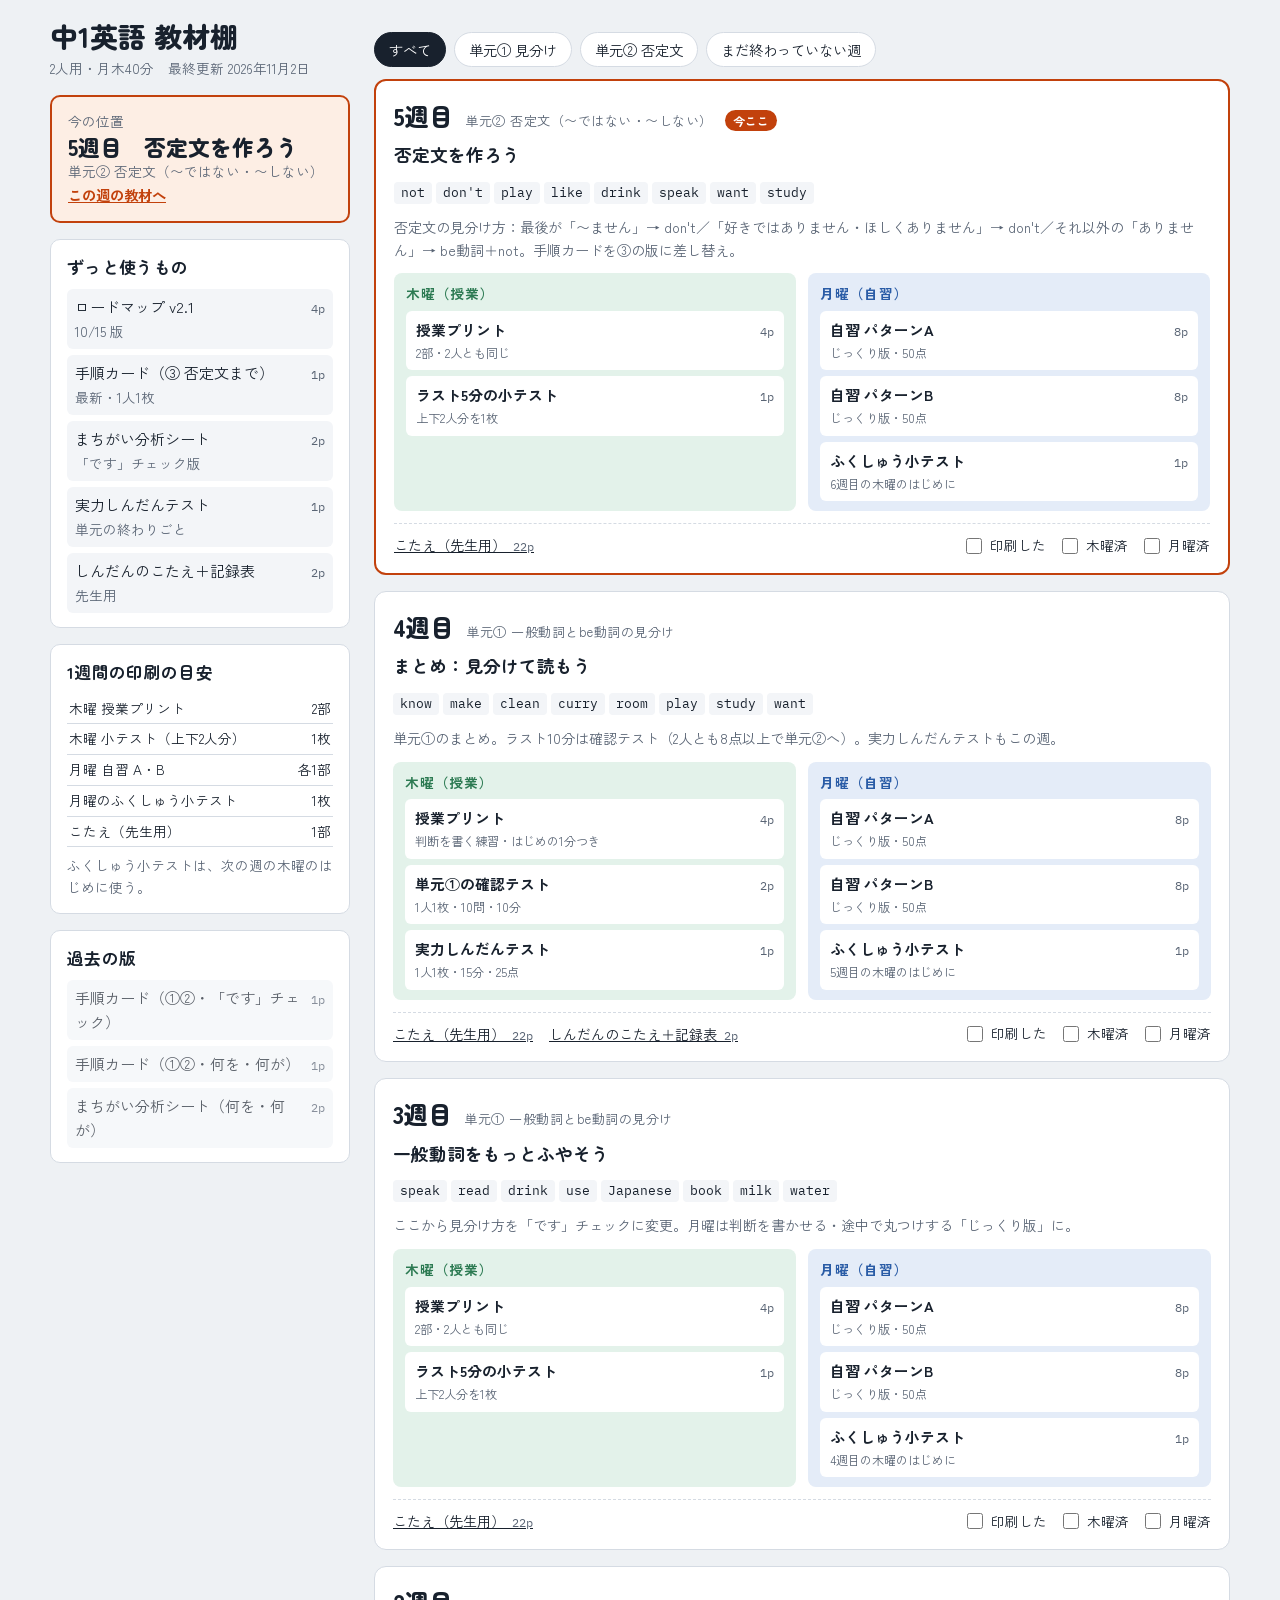
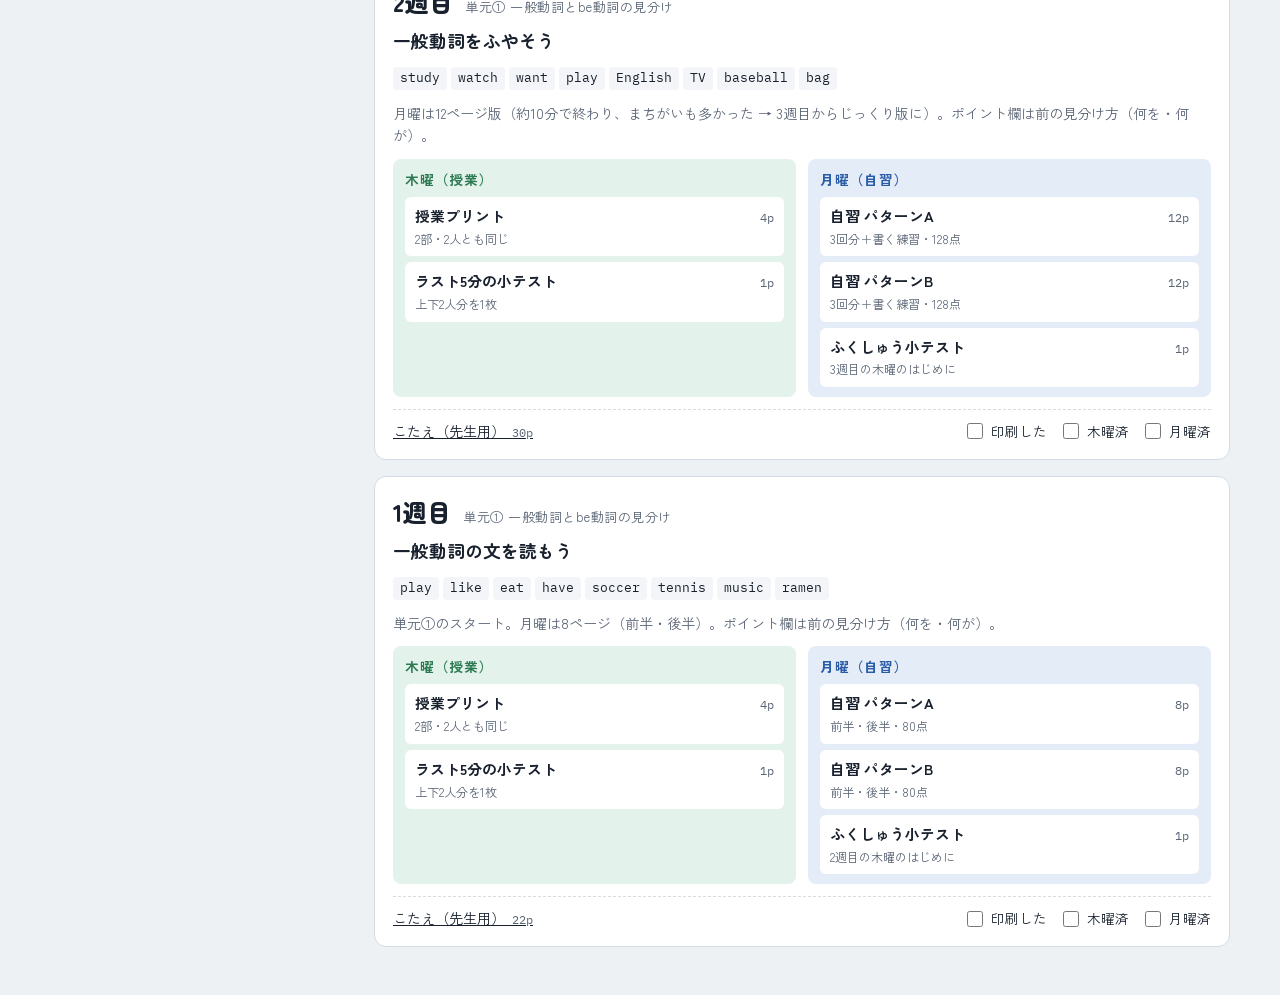
==== index.html @ fef7c164 "Add files via upload" ====
<!doctype html>
<html lang="ja">
<head>
<meta charset="utf-8">
<meta name="viewport" content="width=device-width, initial-scale=1, viewport-fit=cover">
<meta name="robots" content="noindex, nofollow">
<meta name="apple-mobile-web-app-capable" content="yes">
<meta name="apple-mobile-web-app-title" content="英語教材棚">
<title>中1英語 教材棚</title>
<link rel="preconnect" href="https://fonts.googleapis.com">
<link rel="stylesheet" href="https://fonts.googleapis.com/css2?family=Zen+Kaku+Gothic+New:wght@400;500;700&family=Zen+Maru+Gothic:wght@700;900&family=IBM+Plex+Mono:wght@500&display=swap">


<style>
/* Layout: 時系列の「週の棚」。左に今の位置と共通教材、右に週ごとの箱を新しい順に積む */
:root{
  --bg:#eef1f4; --surface:#ffffff; --line:#d5dbe3; --ink:#18212d; --muted:#5a6575;
  --thu:#2c7a52; --thu-soft:#e3f2ea; --mon:#2a5ca6; --mon-soft:#e4ecf8;
  --key:#c2410c; --key-soft:#fdeee4; --chip:#f3f5f8; --done:#2c7a52;
  --f-disp:"Zen Maru Gothic","Hiragino Maru Gothic ProN","Yu Gothic",sans-serif;
  --f-body:"Zen Kaku Gothic New","Hiragino Sans","Yu Gothic","Meiryo",sans-serif;
  --f-mono:"IBM Plex Mono",ui-monospace,Menlo,monospace;
}
@media (prefers-color-scheme: dark){:root:not([data-theme="light"]){
  --bg:#12171e; --surface:#1a212b; --line:#2e3846; --ink:#e7ecf2; --muted:#9aa6b5;
  --thu:#5cc28f; --thu-soft:#173326; --mon:#7aa7ec; --mon-soft:#1a2a44;
  --key:#f59e6b; --key-soft:#3a2418; --chip:#222b37; --done:#5cc28f; color-scheme:dark}}
:root[data-theme="dark"]{
  --bg:#12171e; --surface:#1a212b; --line:#2e3846; --ink:#e7ecf2; --muted:#9aa6b5;
  --thu:#5cc28f; --thu-soft:#173326; --mon:#7aa7ec; --mon-soft:#1a2a44;
  --key:#f59e6b; --key-soft:#3a2418; --chip:#222b37; --done:#5cc28f; color-scheme:dark}
*{box-sizing:border-box}
html{-webkit-text-size-adjust:100%}
body{margin:0}
body{background:var(--bg);color:var(--ink);font-family:var(--f-body);font-size:15px;line-height:1.6;
  padding-left:max(16px,env(safe-area-inset-left,0px));padding-right:max(16px,env(safe-area-inset-right,0px));padding-block:20px 48px}
.wrap{max-width:1180px;margin:0 auto;display:grid;grid-template-columns:300px 1fr;gap:24px;align-items:start}
@media (max-width:900px){.wrap{grid-template-columns:1fr}}
h1{font-family:var(--f-disp);font-weight:900;font-size:1.75rem;margin:0;line-height:1.2;text-wrap:balance}
h2{font-family:var(--f-disp);font-size:1.05rem;margin:0 0 8px;letter-spacing:.02em}
.side{display:grid;gap:16px;position:sticky;top:calc(env(safe-area-inset-top,0px) + 12px)}
@media (max-width:900px){.side{position:static}}
.panel{background:var(--surface);border:1px solid var(--line);border-radius:10px;padding:14px 16px}
.now{border:2px solid var(--key);background:var(--key-soft)}
.now .big{font-family:var(--f-disp);font-weight:900;font-size:1.35rem;line-height:1.3}
.muted{color:var(--muted);font-size:.85rem}
.lst{list-style:none;margin:0;padding:0;display:grid;gap:6px}
.lst a{display:flex;justify-content:space-between;gap:8px;align-items:baseline;color:var(--ink);text-decoration:none;padding:6px 8px;border-radius:6px;background:var(--chip)}
.lst a:hover,.lst a:focus-visible{outline:2px solid var(--mon);outline-offset:0}
.lst .old a{opacity:.72}
.pg{font-family:var(--f-mono);font-size:.78rem;color:var(--muted);white-space:nowrap;font-variant-numeric:tabular-nums}
.filters{display:flex;flex-wrap:wrap;gap:8px;margin:12px 0 4px}
.filters button{font:inherit;font-size:.9rem;border:1px solid var(--line);background:var(--surface);color:var(--ink);padding:5px 14px;border-radius:999px;cursor:pointer}
.filters button[aria-pressed="true"]{background:var(--ink);color:var(--surface);border-color:var(--ink)}
.filters button:focus-visible{outline:2px solid var(--mon);outline-offset:2px}
.weeks{display:grid;gap:16px;margin-top:12px}
.week{background:var(--surface);border:1px solid var(--line);border-radius:12px;padding:16px 18px;display:grid;gap:12px;min-width:0}
.week.cur{border:2px solid var(--key)}
.whead{display:flex;flex-wrap:wrap;gap:6px 12px;align-items:baseline}
.wno{font-family:var(--f-disp);font-weight:900;font-size:1.5rem;font-variant-numeric:tabular-nums}
.wunit{font-size:.82rem;color:var(--muted);letter-spacing:.04em}
.wtitle{font-family:var(--f-disp);font-weight:700;font-size:1.1rem;flex-basis:100%}
.tag{font-size:.75rem;padding:1px 8px;border-radius:999px;background:var(--key);color:var(--surface);font-weight:700}
.words{display:flex;flex-wrap:wrap;gap:4px}
.words span{font-family:var(--f-mono);font-size:.8rem;background:var(--chip);border-radius:4px;padding:1px 7px}
.note{font-size:.88rem;color:var(--muted);margin:0}
.cols{display:grid;grid-template-columns:1fr 1fr;gap:12px}
@media (max-width:620px){.cols{grid-template-columns:1fr}}
.day{border-radius:8px;padding:10px 12px;display:grid;gap:6px;min-width:0;align-content:start}
.day.thu{background:var(--thu-soft)} .day.mon{background:var(--mon-soft)}
.day h3{margin:0;font-size:.85rem;letter-spacing:.06em}
.day.thu h3{color:var(--thu)} .day.mon h3{color:var(--mon)}
.f{display:grid;grid-template-columns:1fr auto;gap:2px 8px;align-items:baseline;text-decoration:none;color:var(--ink);background:var(--surface);border-radius:6px;padding:6px 9px;border:1px solid transparent}
.f:hover,.f:focus-visible{border-color:currentColor;outline:none}
.f .nm{font-weight:700;font-size:.92rem}
.f .hint{grid-column:1/-1;font-size:.76rem;color:var(--muted)}
.foot{display:flex;flex-wrap:wrap;gap:10px 16px;align-items:center;border-top:1px dashed var(--line);padding-top:10px}
.foot a.ans{font-size:.88rem;color:var(--ink)}
.chk{display:flex;flex-wrap:wrap;gap:12px;margin-left:auto}
.chk label{display:flex;gap:5px;align-items:center;font-size:.85rem;cursor:pointer}
.chk input{accent-color:var(--done);width:16px;height:16px}
.print td,.print th{border-bottom:1px solid var(--line);padding:4px 2px;font-size:.85rem;text-align:left}
.print{width:100%;border-collapse:collapse}
.print td:last-child{text-align:right;font-variant-numeric:tabular-nums;white-space:nowrap}
@media (prefers-reduced-motion:no-preference){.f,.lst a{transition:border-color .15s}}
</style>
</head>
<body>
<div class="wrap">
  <aside class="side">
    <div>
      <h1>中1英語 教材棚</h1>
      <p class="muted" style="margin:4px 0 0">2人用・月木40分　最終更新 2026年11月2日</p>
    </div>
    <div class="panel now" id="now"></div>
    <div class="panel">
      <h2>ずっと使うもの</h2>
      <ul class="lst" id="common"></ul>
    </div>
    <div class="panel">
      <h2>1週間の印刷の目安</h2>
      <table class="print">
        <tr><td>木曜 授業プリント</td><td>2部</td></tr>
        <tr><td>木曜 小テスト（上下2人分）</td><td>1枚</td></tr>
        <tr><td>月曜 自習 A・B</td><td>各1部</td></tr>
        <tr><td>月曜のふくしゅう小テスト</td><td>1枚</td></tr>
        <tr><td>こたえ（先生用）</td><td>1部</td></tr>
      </table>
      <p class="muted" style="margin:8px 0 0">ふくしゅう小テストは、次の週の木曜のはじめに使う。</p>
    </div>
    <div class="panel">
      <h2>過去の版</h2>
      <ul class="lst" id="old"></ul>
    </div>
  </aside>

  <main style="min-width:0">
    <div class="filters" role="group" aria-label="単元でしぼる">
      <button type="button" id="f-all" data-f="all" aria-pressed="true">すべて</button>
      <button type="button" id="f-u1" data-f="1" aria-pressed="false">単元① 見分け</button>
      <button type="button" id="f-u2" data-f="2" aria-pressed="false">単元② 否定文</button>
      <button type="button" id="f-todo" data-f="todo" aria-pressed="false">まだ終わっていない週</button>
    </div>
    <div class="weeks" id="weeks"></div>
  </main>
</div>

<script>
const U = {1:"単元① 一般動詞とbe動詞の見分け", 2:"単元② 否定文（〜ではない・〜しない）"};
const P = f => "pdf/" + f;
const W = [
  {n:5, u:2, cur:true, title:"否定文を作ろう", words:["not","don't","play","like","drink","speak","want","study"],
   note:"否定文の見分け方：最後が「〜ません」→ don't／「好きではありません・ほしくありません」→ don't／それ以外の「ありません」→ be動詞＋not。手順カードを③の版に差し替え。",
   thu:[["w5_1_Thu_lesson.pdf","授業プリント",4,"2部・2人とも同じ"],["w5_2_Thu_quiz.pdf","ラスト5分の小テスト",1,"上下2人分を1枚"]],
   mon:[["w5_3_Mon_selfstudy_A.pdf","自習 パターンA",8,"じっくり版・50点"],["w5_4_Mon_selfstudy_B.pdf","自習 パターンB",8,"じっくり版・50点"],["w5_5_Mon_review_quiz_AB.pdf","ふくしゅう小テスト",1,"6週目の木曜のはじめに"]],
   ans:"w5_6_answers.pdf", ansp:22},
  {n:4, u:1, title:"まとめ：見分けて読もう", words:["know","make","clean","curry","room","play","study","want"],
   note:"単元①のまとめ。ラスト10分は確認テスト（2人とも8点以上で単元②へ）。実力しんだんテストもこの週。",
   thu:[["w4_1_Thu_lesson.pdf","授業プリント",4,"判断を書く練習・はじめの1分つき"],["w4_2_Thu_kakunin_test.pdf","単元①の確認テスト",2,"1人1枚・10問・10分"],["w4_7_jitsuryoku_shindan.pdf","実力しんだんテスト",1,"1人1枚・15分・25点"]],
   mon:[["w4_3_Mon_selfstudy_A.pdf","自習 パターンA",8,"じっくり版・50点"],["w4_4_Mon_selfstudy_B.pdf","自習 パターンB",8,"じっくり版・50点"],["w4_5_Mon_review_quiz_AB.pdf","ふくしゅう小テスト",1,"5週目の木曜のはじめに"]],
   ans:"w4_6_answers.pdf", ansp:22, extra:["w4_8_shindan_answers_record.pdf","しんだんのこたえ＋記録表",2]},
  {n:3, u:1, title:"一般動詞をもっとふやそう", words:["speak","read","drink","use","Japanese","book","milk","water"],
   note:"ここから見分け方を「です」チェックに変更。月曜は判断を書かせる・途中で丸つけする「じっくり版」に。",
   thu:[["w3_1_Thu_lesson.pdf","授業プリント",4,"2部・2人とも同じ"],["w3_2_Thu_quiz.pdf","ラスト5分の小テスト",1,"上下2人分を1枚"]],
   mon:[["w3_3_Mon_selfstudy_A.pdf","自習 パターンA",8,"じっくり版・50点"],["w3_4_Mon_selfstudy_B.pdf","自習 パターンB",8,"じっくり版・50点"],["w3_5_Mon_review_quiz_AB.pdf","ふくしゅう小テスト",1,"4週目の木曜のはじめに"]],
   ans:"w3_6_answers.pdf", ansp:22},
  {n:2, u:1, title:"一般動詞をふやそう", words:["study","watch","want","play","English","TV","baseball","bag"],
   note:"月曜は12ページ版（約10分で終わり、まちがいも多かった → 3週目からじっくり版に）。ポイント欄は前の見分け方（何を・何が）。",
   thu:[["w2_1_Thu_lesson.pdf","授業プリント",4,"2部・2人とも同じ"],["w2_2_Thu_quiz.pdf","ラスト5分の小テスト",1,"上下2人分を1枚"]],
   mon:[["w2_3_Mon_selfstudy_A.pdf","自習 パターンA",12,"3回分＋書く練習・128点"],["w2_4_Mon_selfstudy_B.pdf","自習 パターンB",12,"3回分＋書く練習・128点"],["w2_5_Mon_review_quiz_AB.pdf","ふくしゅう小テスト",1,"3週目の木曜のはじめに"]],
   ans:"w2_6_answers.pdf", ansp:30},
  {n:1, u:1, title:"一般動詞の文を読もう", words:["play","like","eat","have","soccer","tennis","music","ramen"],
   note:"単元①のスタート。月曜は8ページ（前半・後半）。ポイント欄は前の見分け方（何を・何が）。",
   thu:[["w1_1_Thu_lesson.pdf","授業プリント",4,"2部・2人とも同じ"],["w1_2_Thu_quiz.pdf","ラスト5分の小テスト",1,"上下2人分を1枚"]],
   mon:[["w1_3_Mon_selfstudy_A.pdf","自習 パターンA",8,"前半・後半・80点"],["w1_4_Mon_selfstudy_B.pdf","自習 パターンB",8,"前半・後半・80点"],["w1_5_Mon_review_quiz_AB.pdf","ふくしゅう小テスト",1,"2週目の木曜のはじめに"]],
   ans:"w1_6_answers.pdf", ansp:22},
];
const COMMON = [
  ["roadmap_v2.1.pdf","ロードマップ v2.1",4,"10/15 版"],
  ["card_v3.pdf","手順カード（③ 否定文まで）",1,"最新・1人1枚"],
  ["miss_bunseki_v2.pdf","まちがい分析シート",2,"「です」チェック版"],
  ["w4_7_jitsuryoku_shindan.pdf","実力しんだんテスト",1,"単元の終わりごと"],
  ["w4_8_shindan_answers_record.pdf","しんだんのこたえ＋記録表",2,"先生用"],
];
const OLD = [
  ["card_v2.pdf","手順カード（①②・「です」チェック）",1],
  ["card_v1.pdf","手順カード（①②・何を・何が）",1],
  ["miss_bunseki_v1.pdf","まちがい分析シート（何を・何が）",2],
];
const esc = s => String(s).replace(/[&<>"]/g, c => ({"&":"&amp;","<":"&lt;",">":"&gt;",'"':"&quot;"}[c]));
const li = ([f,name,pg,sub]) => `<li><a href="${P(f)}" target="_blank" rel="noopener"><span>${esc(name)}${sub?`<br><span class="muted">${esc(sub)}</span>`:""}</span><span class="pg">${pg}p</span></a></li>`;
document.getElementById("common").innerHTML = COMMON.map(li).join("");
document.getElementById("old").innerHTML = OLD.map(x => li(x).replace("<li>",'<li class="old">')).join("");

let state = {};
try { state = JSON.parse(localStorage.getItem("eigo-shelf") || "{}") || {}; } catch(e) { state = {}; }
const save = () => { try { localStorage.setItem("eigo-shelf", JSON.stringify(state)); } catch(e) {} };
const CHECKS = [["print","印刷した"],["thu","木曜済"],["mon","月曜済"]];
const done = w => CHECKS.every(([k]) => state[w.n+"-"+k]);

const fileLink = ([f,name,pg,hint]) => `<a class="f" href="${P(f)}" target="_blank" rel="noopener"><span class="nm">${esc(name)}</span><span class="pg">${pg}p</span><span class="hint">${esc(hint)}</span></a>`;
function render(filter){
  const box = document.getElementById("weeks");
  box.innerHTML = W.filter(w => filter==="all" || (filter==="todo" ? !done(w) : String(w.u)===filter)).map(w => `
    <article class="week${w.cur?" cur":""}" id="w${w.n}">
      <div class="whead"><span class="wno">${w.n}週目</span><span class="wunit">${esc(U[w.u])}</span>${w.cur?'<span class="tag">今ここ</span>':""}
        <span class="wtitle">${esc(w.title)}</span></div>
      <div class="words" aria-label="単語">${w.words.map(x=>`<span>${esc(x)}</span>`).join("")}</div>
      <p class="note">${esc(w.note)}</p>
      <div class="cols">
        <div class="day thu"><h3>木曜（授業）</h3>${w.thu.map(fileLink).join("")}</div>
        <div class="day mon"><h3>月曜（自習）</h3>${w.mon.map(fileLink).join("")}</div>
      </div>
      <div class="foot">
        <a class="ans" href="${P(w.ans)}" target="_blank" rel="noopener">こたえ（先生用）<span class="pg"> ${w.ansp}p</span></a>
        ${w.extra?`<a class="ans" href="${P(w.extra[0])}" target="_blank" rel="noopener">${esc(w.extra[1])}<span class="pg"> ${w.extra[2]}p</span></a>`:""}
        <div class="chk">${CHECKS.map(([k,l])=>`<label><input type="checkbox" id="c${w.n}-${k}" data-k="${w.n}-${k}" ${state[w.n+"-"+k]?"checked":""}>${l}</label>`).join("")}</div>
      </div>
    </article>`).join("") || '<p class="muted">この条件の週はありません。</p>';
}
const cur = W.find(w => w.cur);
document.getElementById("now").innerHTML = `<div class="muted">今の位置</div><div class="big">${cur.n}週目　${esc(cur.title)}</div><div class="muted">${esc(U[cur.u])}</div><a href="#w${cur.n}" style="color:var(--key);font-weight:700;font-size:.9rem">この週の教材へ</a>`;

let filter = "all";
try { filter = localStorage.getItem("eigo-filter") || "all"; } catch(e) {}
const setFilter = f => {
  filter = f; document.querySelectorAll(".filters button").forEach(b => b.setAttribute("aria-pressed", String(b.dataset.f===f)));
  try { localStorage.setItem("eigo-filter", f); } catch(e) {}
  render(f);
};
document.querySelector(".filters").addEventListener("click", e => { const b = e.target.closest("button"); if (b) setFilter(b.dataset.f); });
document.getElementById("weeks").addEventListener("change", e => {
  const k = e.target.dataset.k; if (!k) return; state[k] = e.target.checked; save();
  if (filter==="todo") render(filter);
});
setFilter(filter);
</script>

</body>
</html>
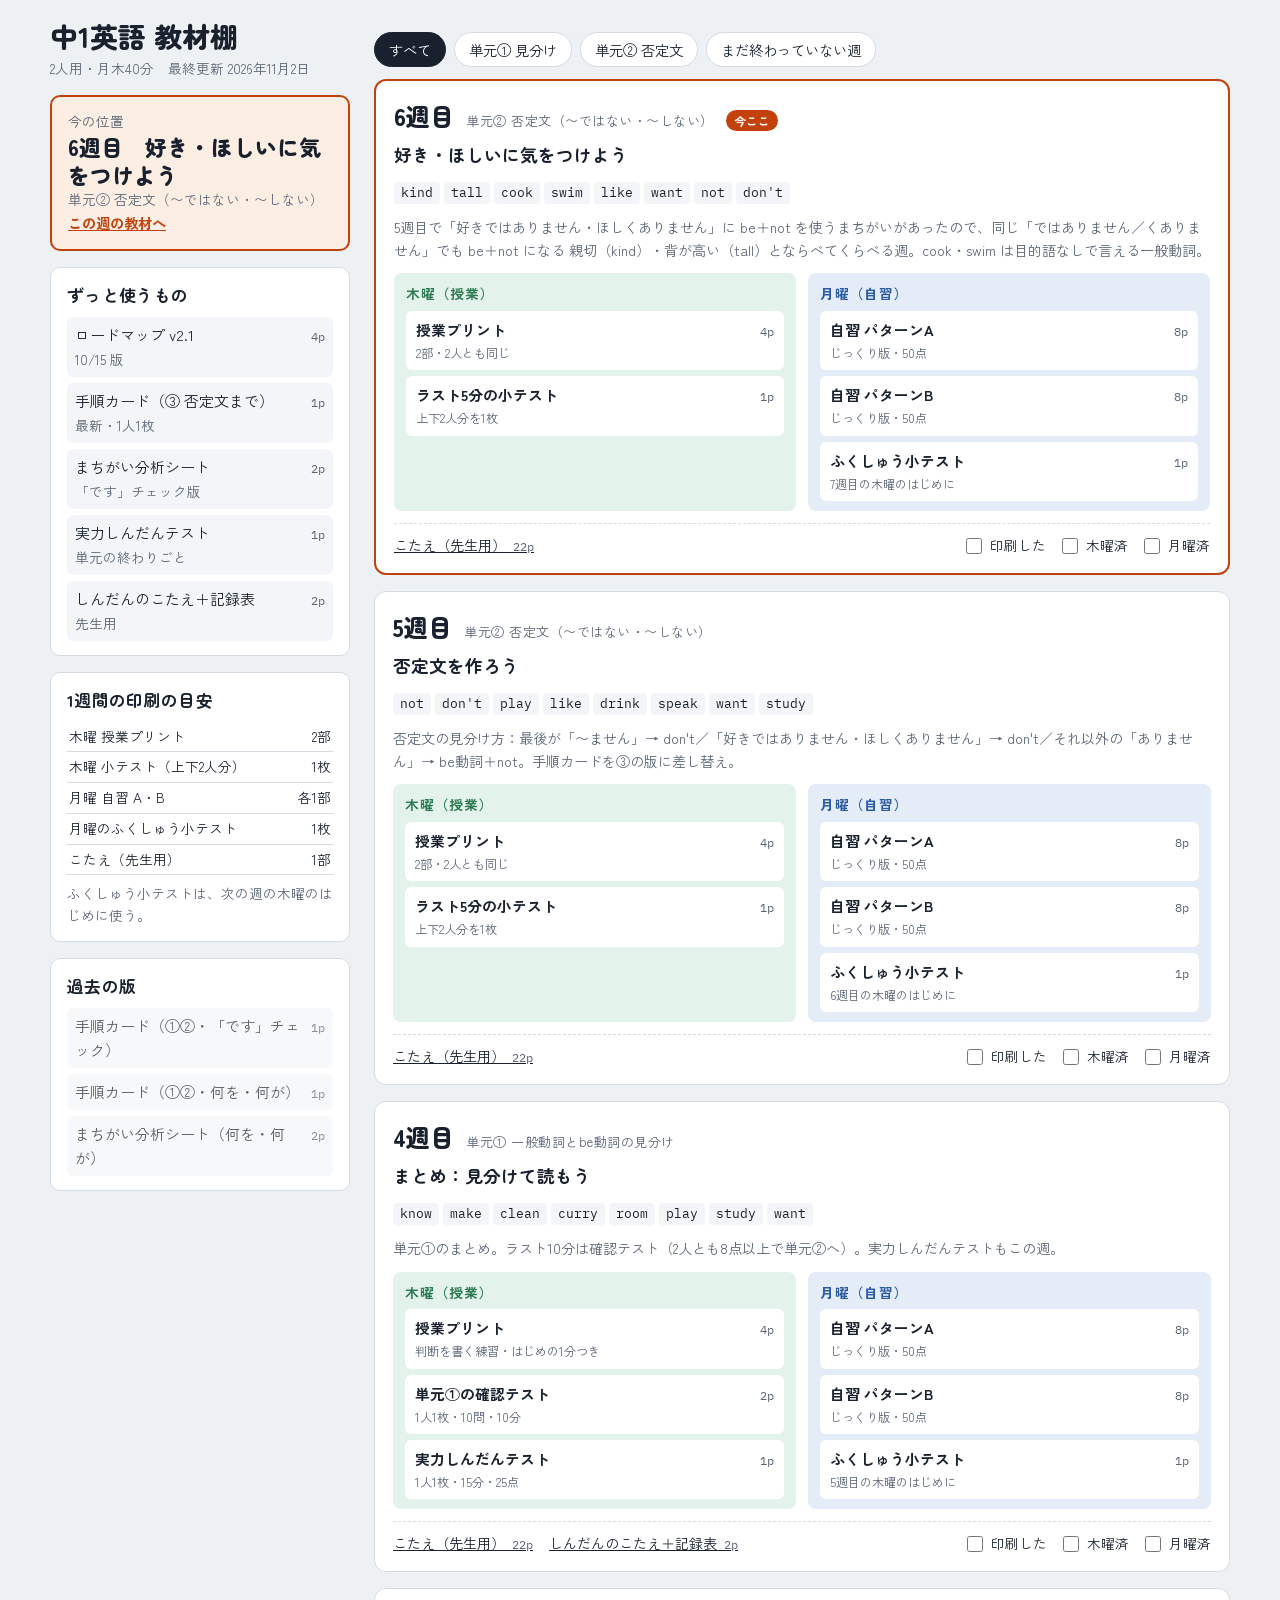
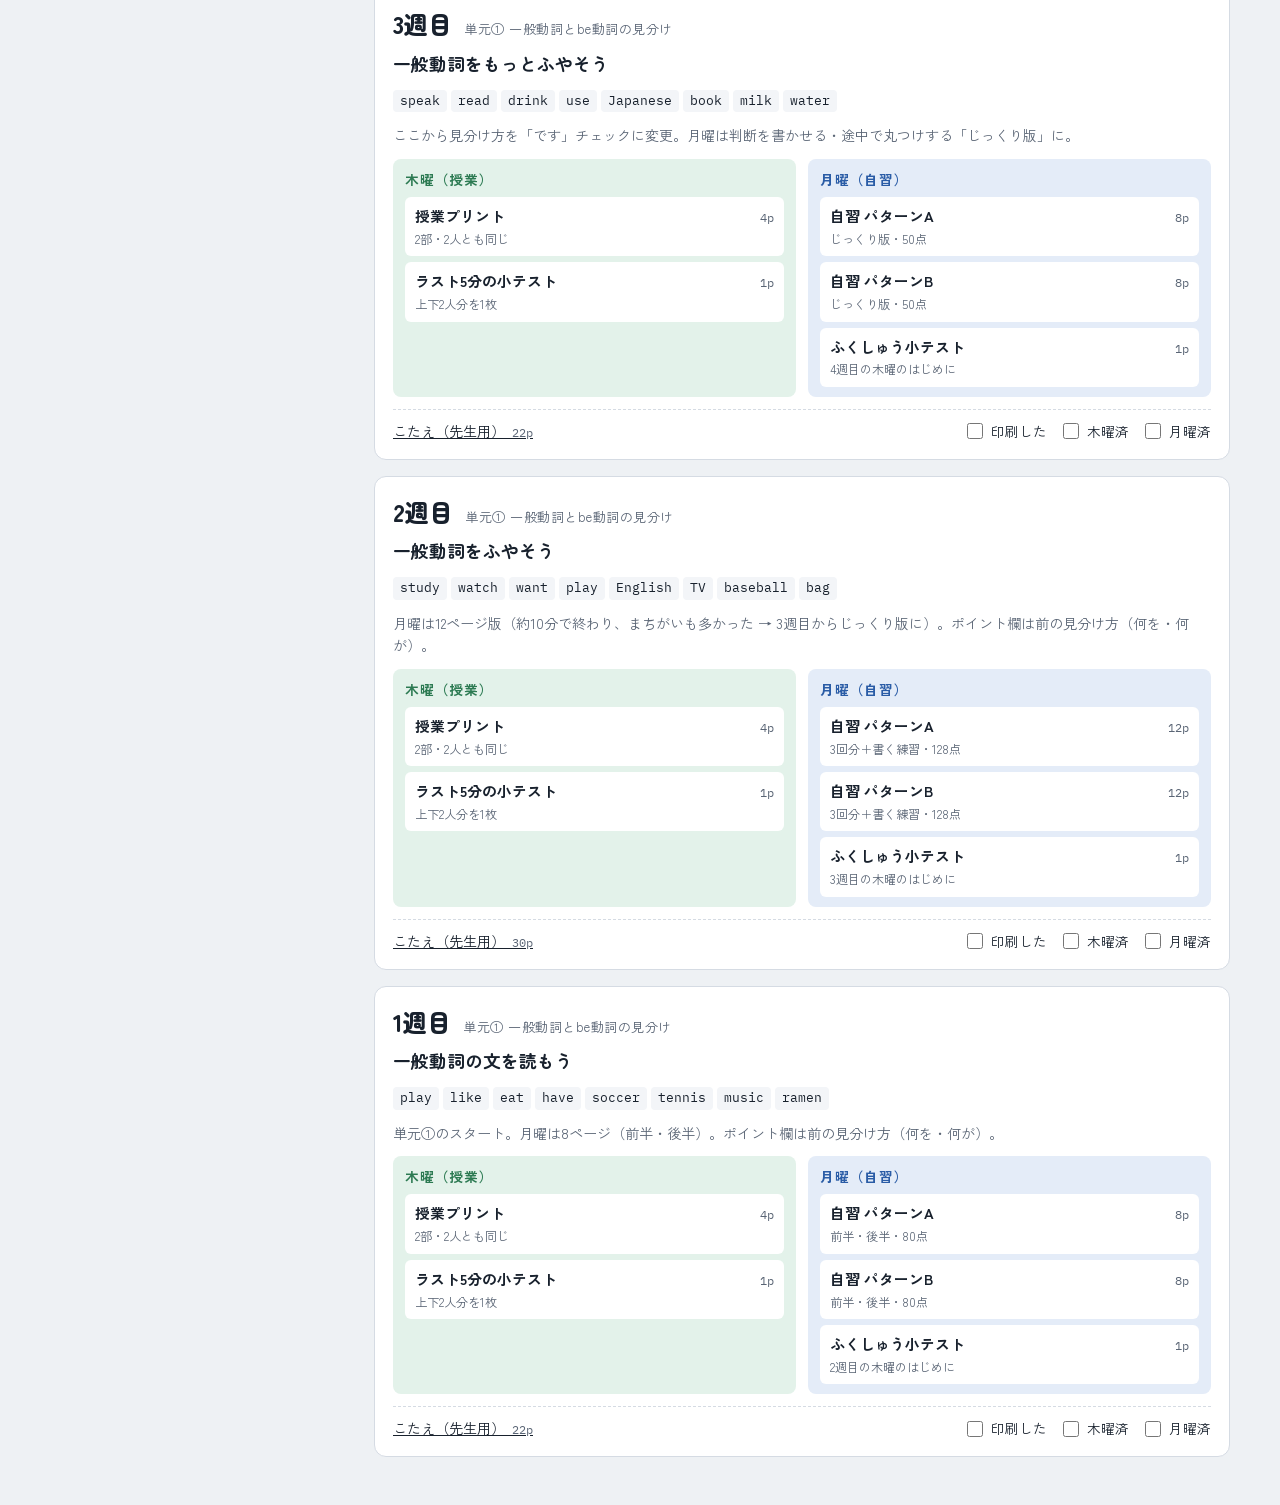
==== commit bd259184: "6週目「好き・ほしいに気をつけよう」を追加、生成スクリプトを tools/ に" ====
--- a/index.html
+++ b/index.html
@@ -129,7 +129,12 @@
 const U = {1:"単元① 一般動詞とbe動詞の見分け", 2:"単元② 否定文（〜ではない・〜しない）"};
 const P = f => "pdf/" + f;
 const W = [
-  {n:5, u:2, cur:true, title:"否定文を作ろう", words:["not","don't","play","like","drink","speak","want","study"],
+  {n:6, u:2, cur:true, title:"好き・ほしいに気をつけよう", words:["kind","tall","cook","swim","like","want","not","don't"],
+   note:"5週目で「好きではありません・ほしくありません」に be＋not を使うまちがいがあったので、同じ「ではありません／くありません」でも be＋not になる 親切（kind）・背が高い（tall）とならべてくらべる週。cook・swim は目的語なしで言える一般動詞。",
+   thu:[["w6_1_Thu_lesson.pdf","授業プリント",4,"2部・2人とも同じ"],["w6_2_Thu_quiz.pdf","ラスト5分の小テスト",1,"上下2人分を1枚"]],
+   mon:[["w6_3_Mon_selfstudy_A.pdf","自習 パターンA",8,"じっくり版・50点"],["w6_4_Mon_selfstudy_B.pdf","自習 パターンB",8,"じっくり版・50点"],["w6_5_Mon_review_quiz_AB.pdf","ふくしゅう小テスト",1,"7週目の木曜のはじめに"]],
+   ans:"w6_6_answers.pdf", ansp:22},
+  {n:5, u:2, title:"否定文を作ろう", words:["not","don't","play","like","drink","speak","want","study"],
    note:"否定文の見分け方：最後が「〜ません」→ don't／「好きではありません・ほしくありません」→ don't／それ以外の「ありません」→ be動詞＋not。手順カードを③の版に差し替え。",
    thu:[["w5_1_Thu_lesson.pdf","授業プリント",4,"2部・2人とも同じ"],["w5_2_Thu_quiz.pdf","ラスト5分の小テスト",1,"上下2人分を1枚"]],
    mon:[["w5_3_Mon_selfstudy_A.pdf","自習 パターンA",8,"じっくり版・50点"],["w5_4_Mon_selfstudy_B.pdf","自習 パターンB",8,"じっくり版・50点"],["w5_5_Mon_review_quiz_AB.pdf","ふくしゅう小テスト",1,"6週目の木曜のはじめに"]],
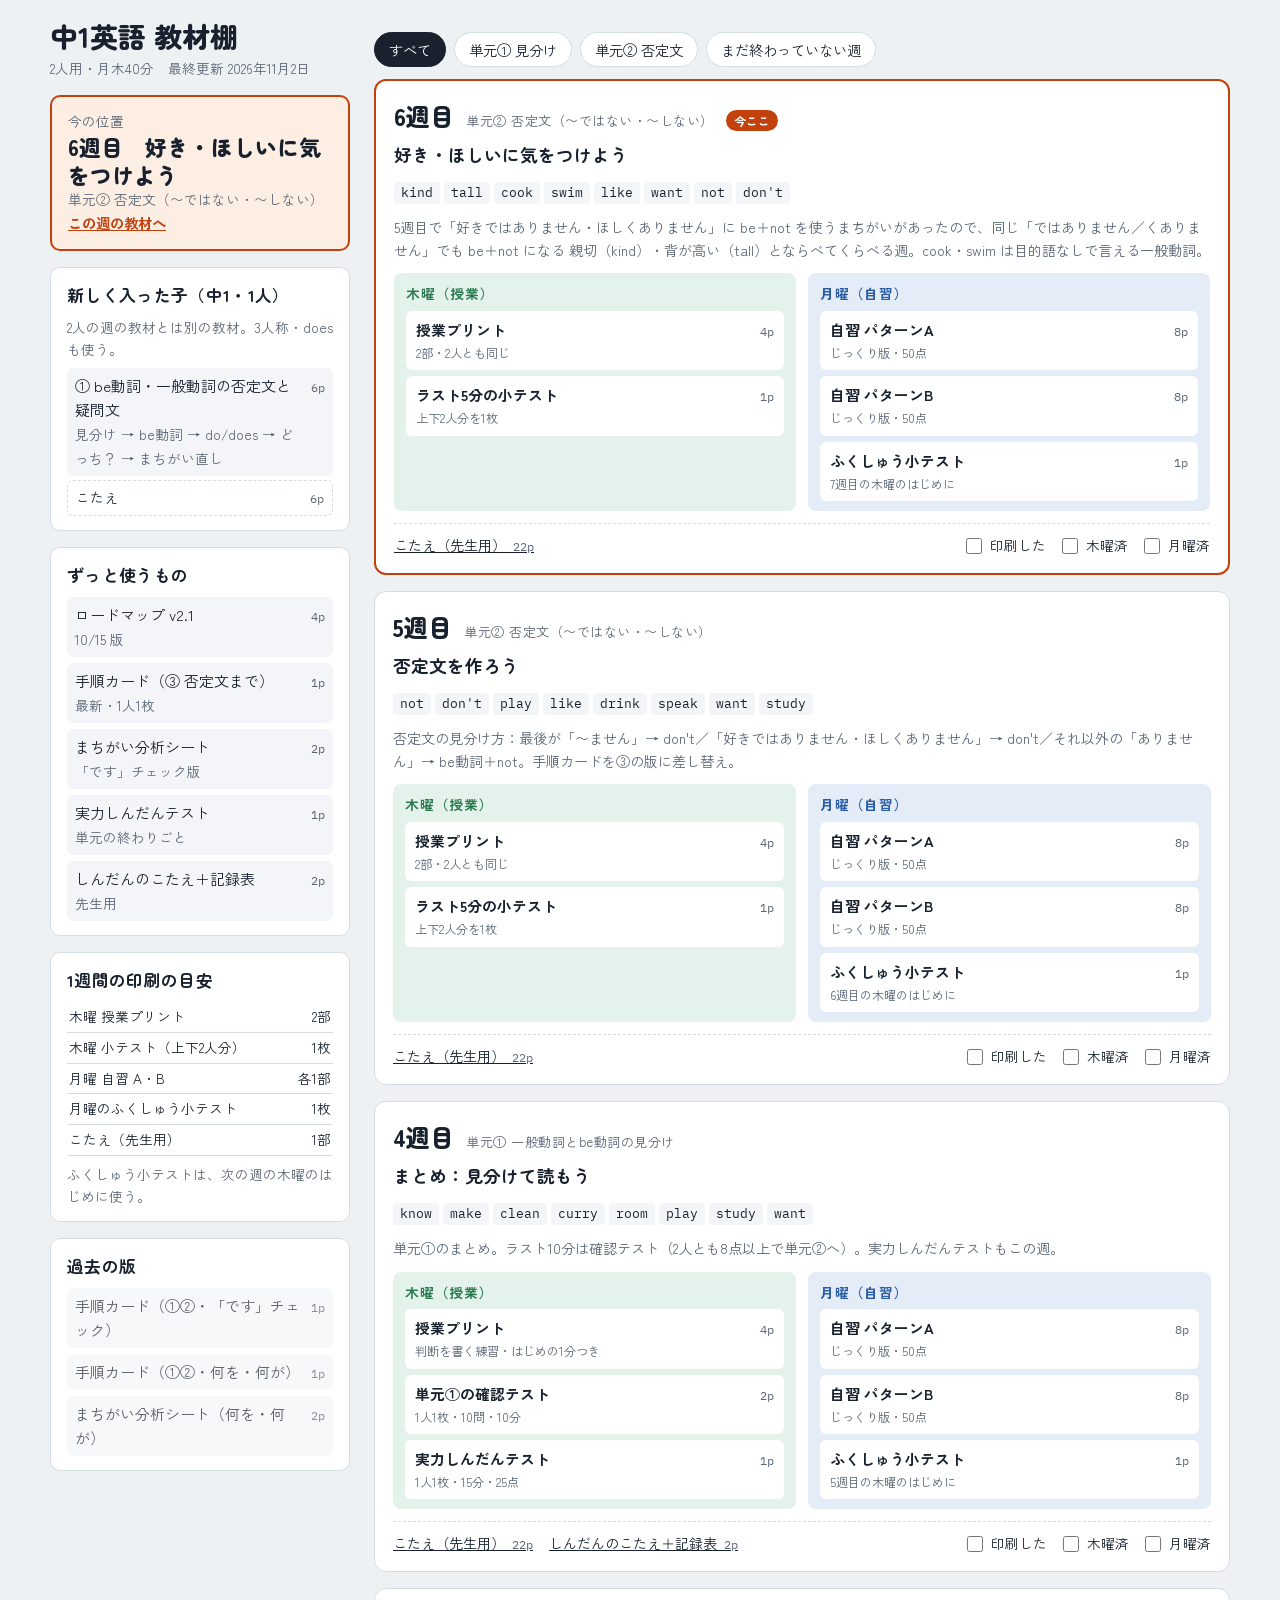
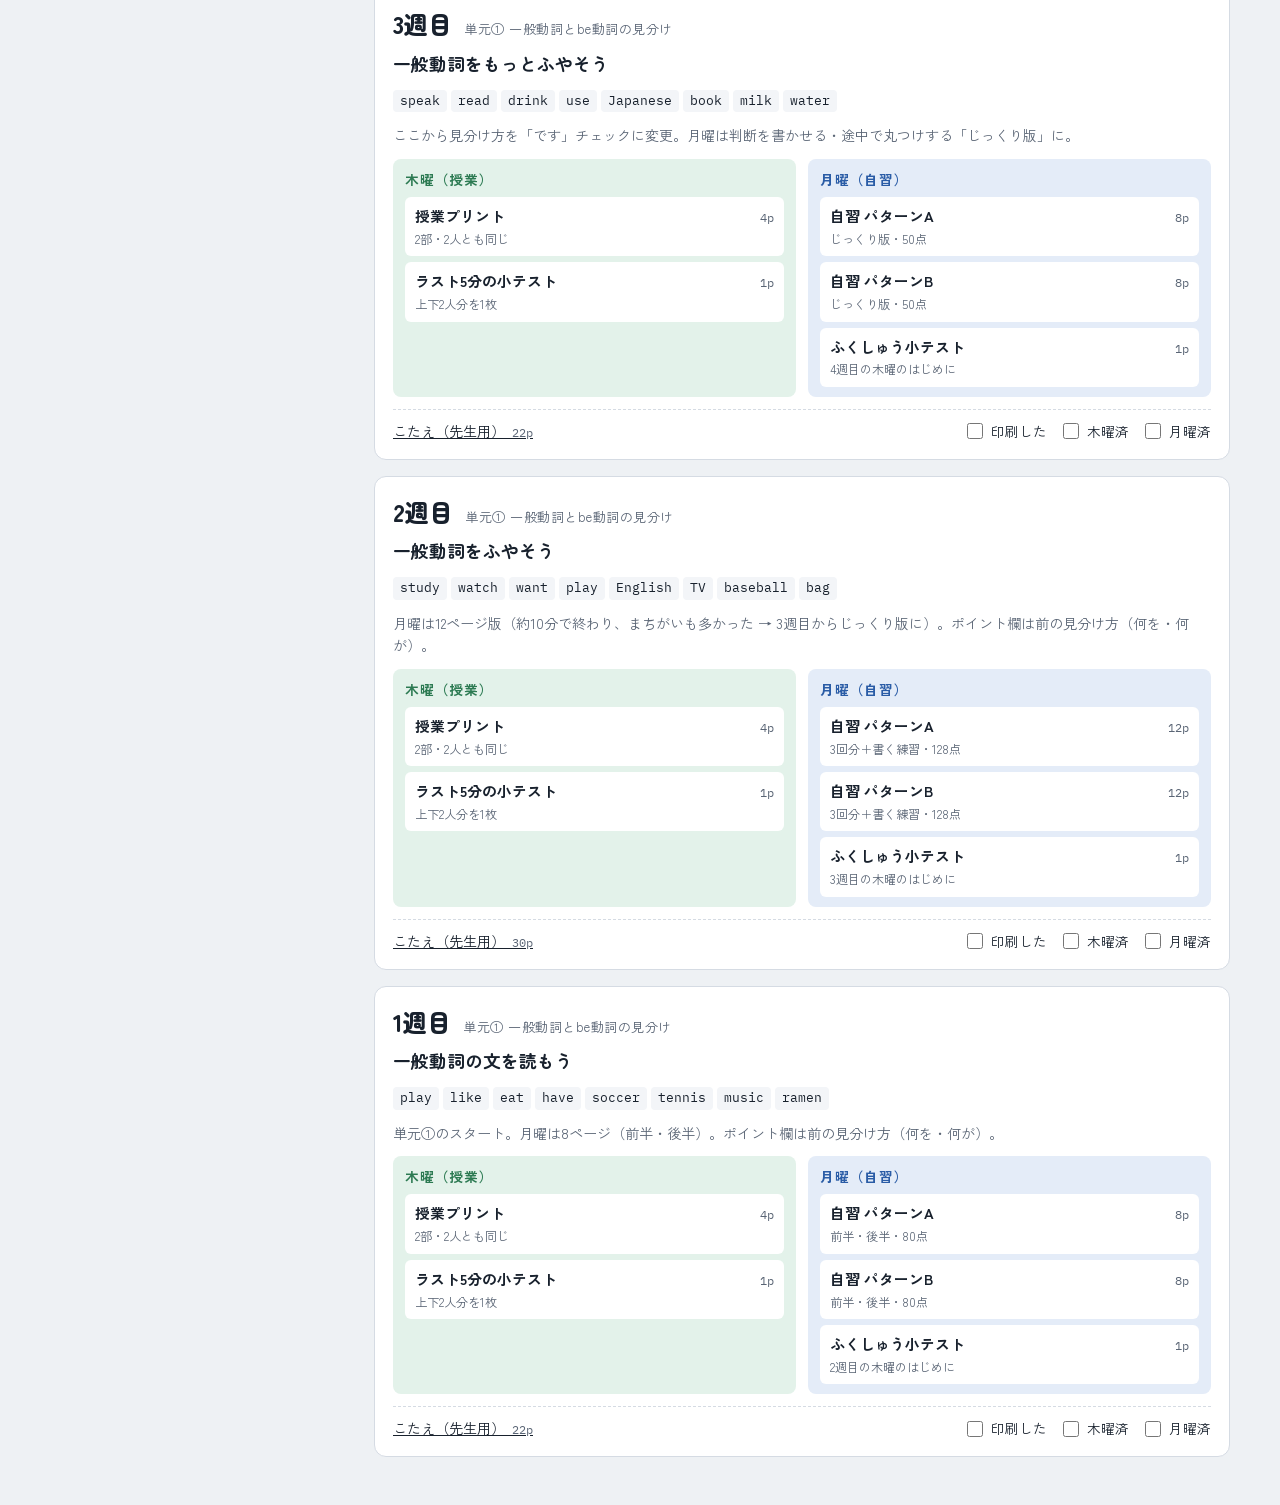
==== commit 6f403109: "新しく入った子の棚を追加（n01 be動詞・一般動詞の否定文と疑問文） Co-Authored-By: Claude Opus 5.5 <noreply@anthropic.com> Claude-S" ====
--- a/index.html
+++ b/index.html
@@ -48,6 +48,7 @@
 .lst a{display:flex;justify-content:space-between;gap:8px;align-items:baseline;color:var(--ink);text-decoration:none;padding:6px 8px;border-radius:6px;background:var(--chip)}
 .lst a:hover,.lst a:focus-visible{outline:2px solid var(--mon);outline-offset:0}
 .lst .old a{opacity:.72}
+.lst a.ansl{margin-top:4px;background:transparent;border:1px dashed var(--line);font-size:.85rem}
 .pg{font-family:var(--f-mono);font-size:.78rem;color:var(--muted);white-space:nowrap;font-variant-numeric:tabular-nums}
 .filters{display:flex;flex-wrap:wrap;gap:8px;margin:12px 0 4px}
 .filters button{font:inherit;font-size:.9rem;border:1px solid var(--line);background:var(--surface);color:var(--ink);padding:5px 14px;border-radius:999px;cursor:pointer}
@@ -94,6 +95,11 @@
     </div>
     <div class="panel now" id="now"></div>
     <div class="panel">
+      <h2>新しく入った子（中1・1人）</h2>
+      <p class="muted" style="margin:0 0 8px">2人の週の教材とは別の教材。3人称・does も使う。</p>
+      <ul class="lst" id="newkid"></ul>
+    </div>
+    <div class="panel">
       <h2>ずっと使うもの</h2>
       <ul class="lst" id="common"></ul>
     </div>
@@ -167,6 +173,10 @@
   ["w4_7_jitsuryoku_shindan.pdf","実力しんだんテスト",1,"単元の終わりごと"],
   ["w4_8_shindan_answers_record.pdf","しんだんのこたえ＋記録表",2,"先生用"],
 ];
+// 新しく入った子の教材（2人とは別）。[問題, 名前, ページ, 説明, こたえ]
+const NEW = [
+  ["n01_hitei_gimon.pdf","① be動詞・一般動詞の否定文と疑問文",6,"見分け → be動詞 → do/does → どっち？ → まちがい直し","n01_hitei_gimon_answers.pdf"],
+];
 const OLD = [
   ["card_v2.pdf","手順カード（①②・「です」チェック）",1],
   ["card_v1.pdf","手順カード（①②・何を・何が）",1],
@@ -175,6 +185,8 @@
 const esc = s => String(s).replace(/[&<>"]/g, c => ({"&":"&amp;","<":"&lt;",">":"&gt;",'"':"&quot;"}[c]));
 const li = ([f,name,pg,sub]) => `<li><a href="${P(f)}" target="_blank" rel="noopener"><span>${esc(name)}${sub?`<br><span class="muted">${esc(sub)}</span>`:""}</span><span class="pg">${pg}p</span></a></li>`;
 document.getElementById("common").innerHTML = COMMON.map(li).join("");
+document.getElementById("newkid").innerHTML = NEW.map(([f,name,pg,sub,ans]) => li([f,name,pg,sub]).replace("</li>",
+  ans ? `<a class="ansl" href="${P(ans)}" target="_blank" rel="noopener"><span>こたえ</span><span class="pg">${pg}p</span></a></li>` : "</li>")).join("");
 document.getElementById("old").innerHTML = OLD.map(x => li(x).replace("<li>",'<li class="old">')).join("");
 
 let state = {};
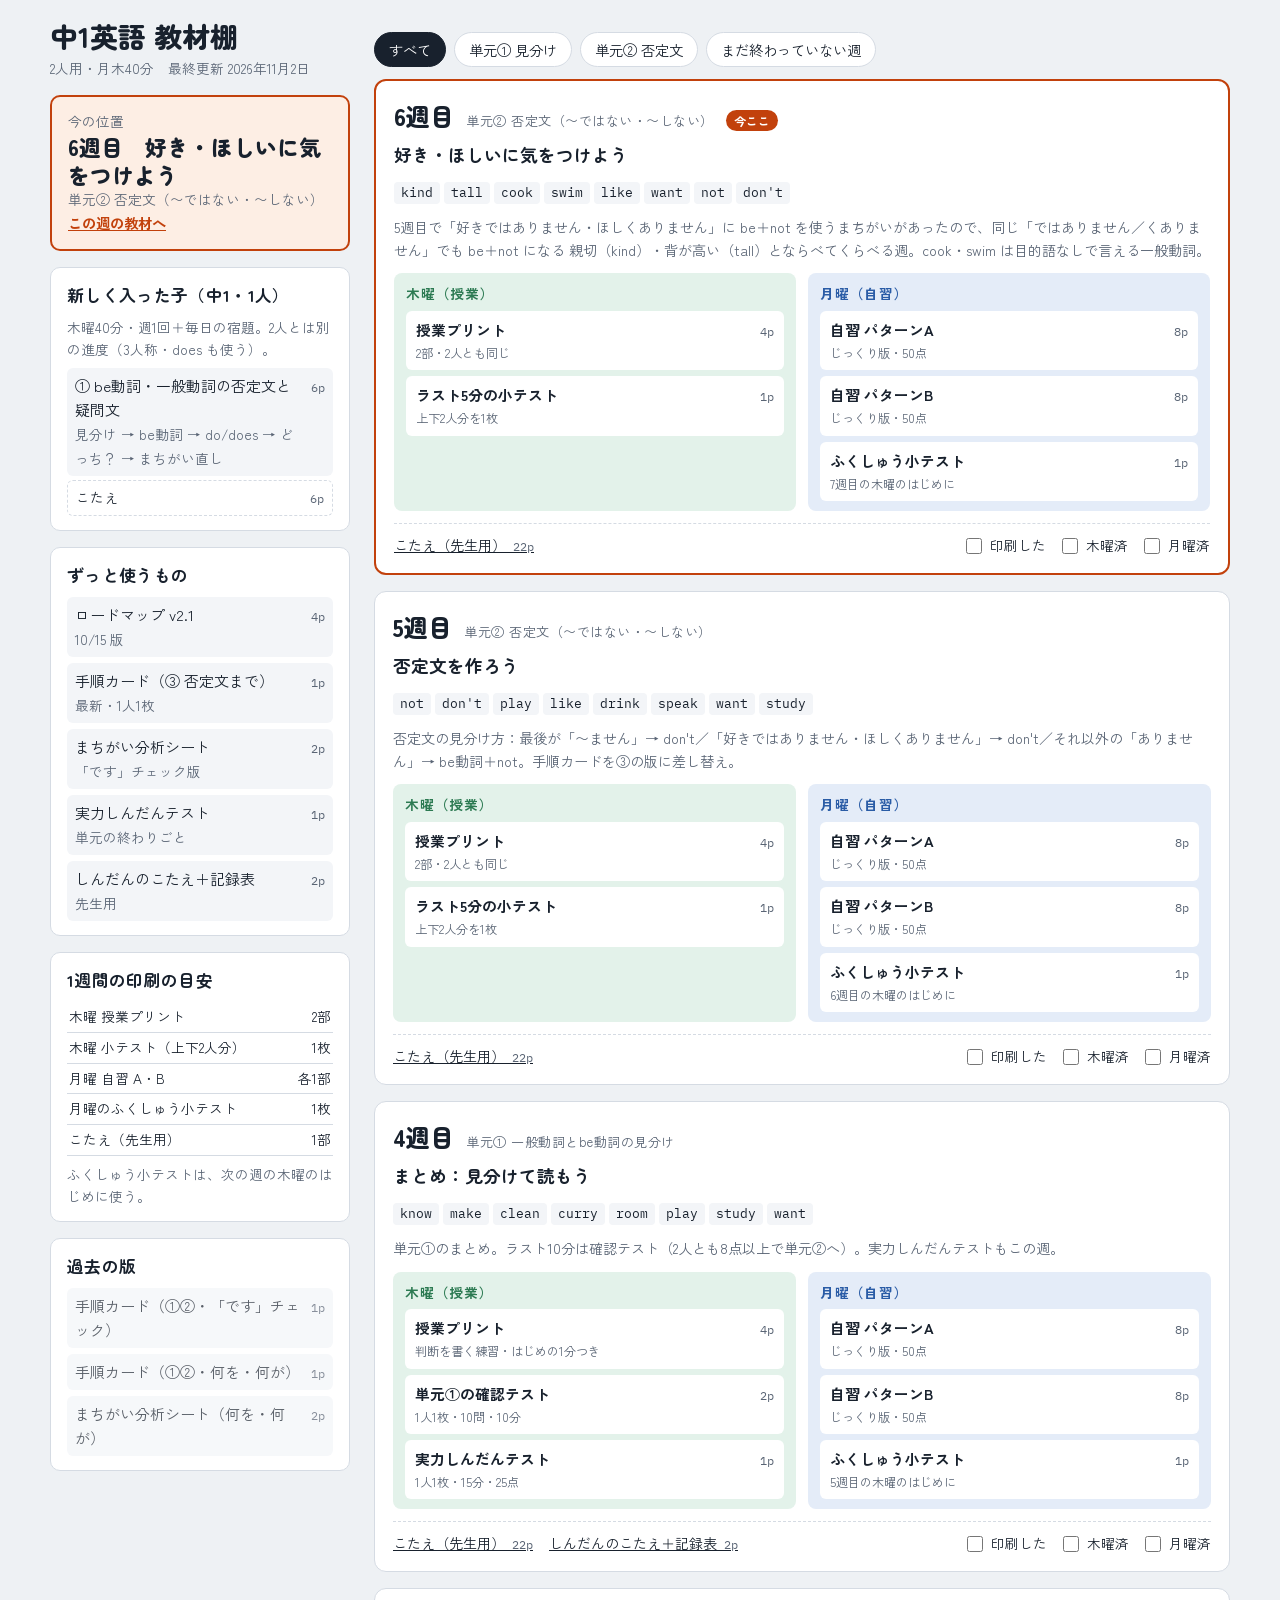
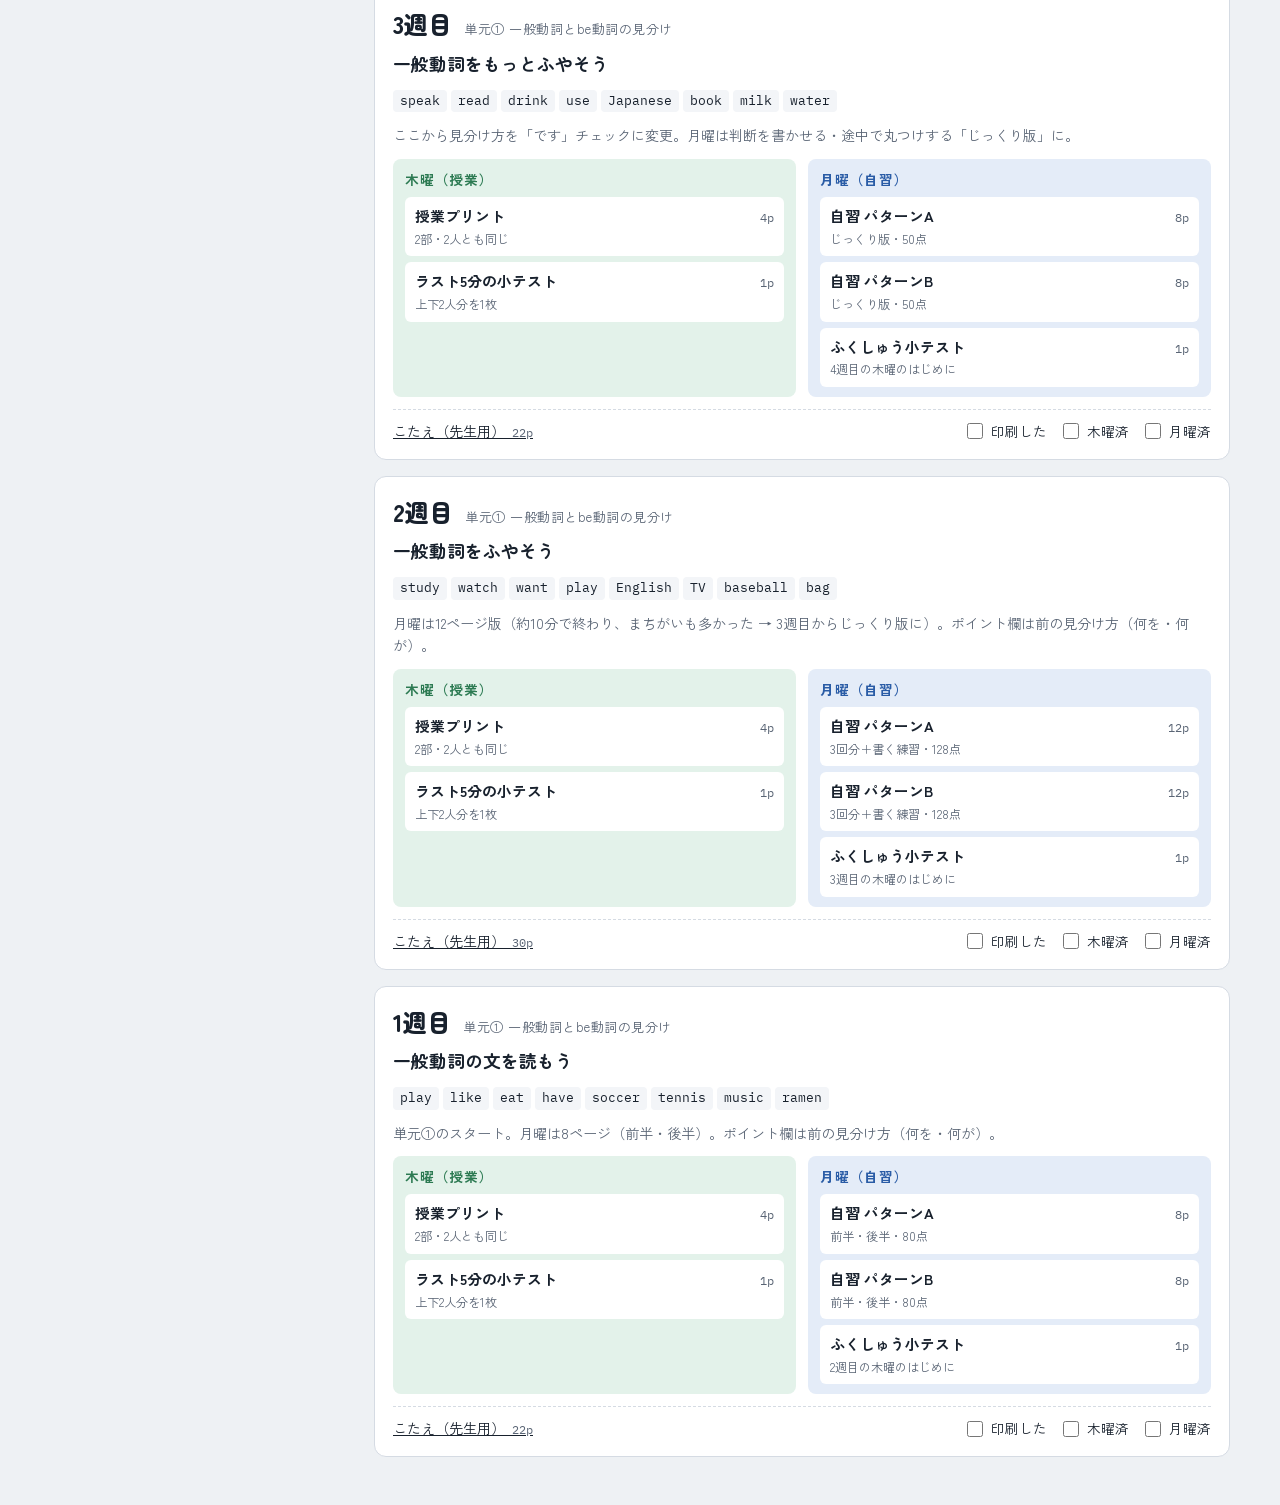
==== commit 161e1ef1: "新しく入った子の方針（木曜40分・毎日少なめの宿題）を CLAUDE.md に Co-Authored-By: Claude Opus 5.5 <noreply@anthropic.com> Clau" ====
--- a/index.html
+++ b/index.html
@@ -96,7 +96,7 @@
     <div class="panel now" id="now"></div>
     <div class="panel">
       <h2>新しく入った子（中1・1人）</h2>
-      <p class="muted" style="margin:0 0 8px">2人の週の教材とは別の教材。3人称・does も使う。</p>
+      <p class="muted" style="margin:0 0 8px">木曜40分・週1回＋毎日の宿題。2人とは別の進度（3人称・does も使う）。</p>
       <ul class="lst" id="newkid"></ul>
     </div>
     <div class="panel">
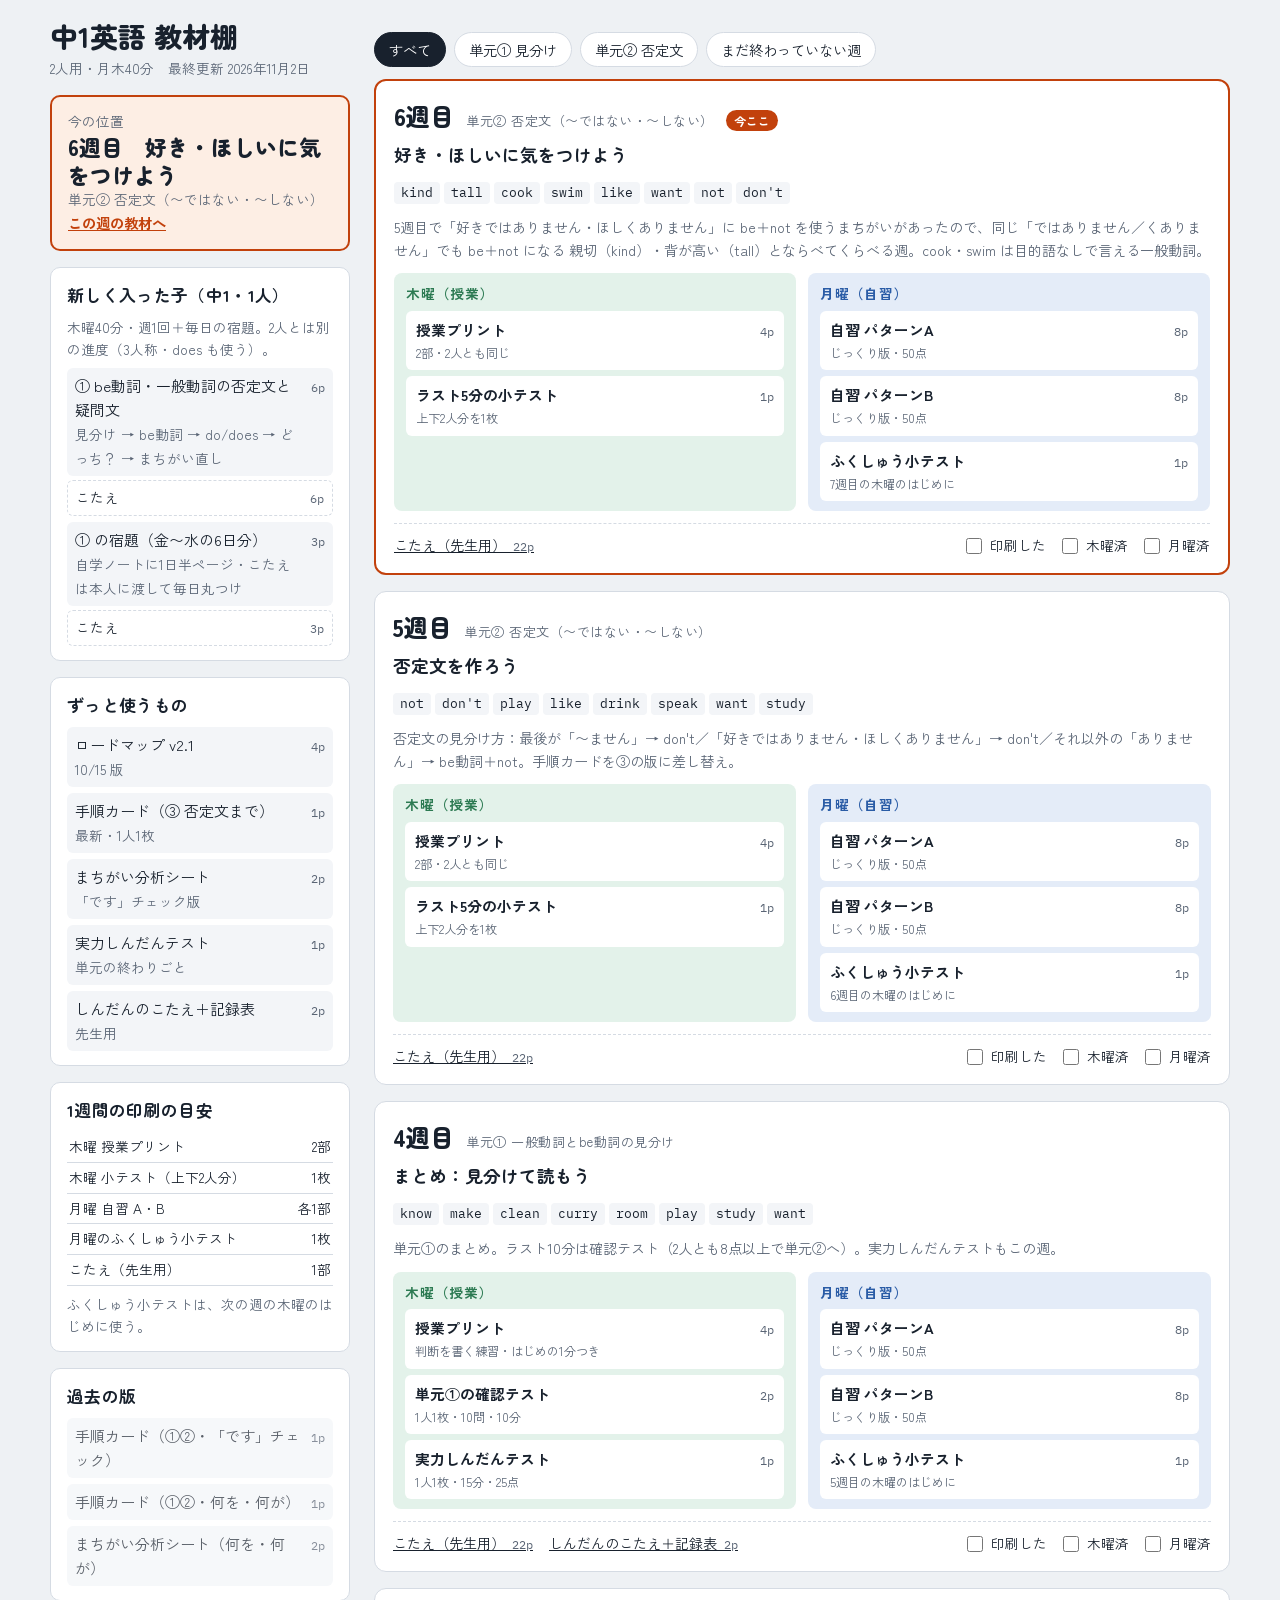
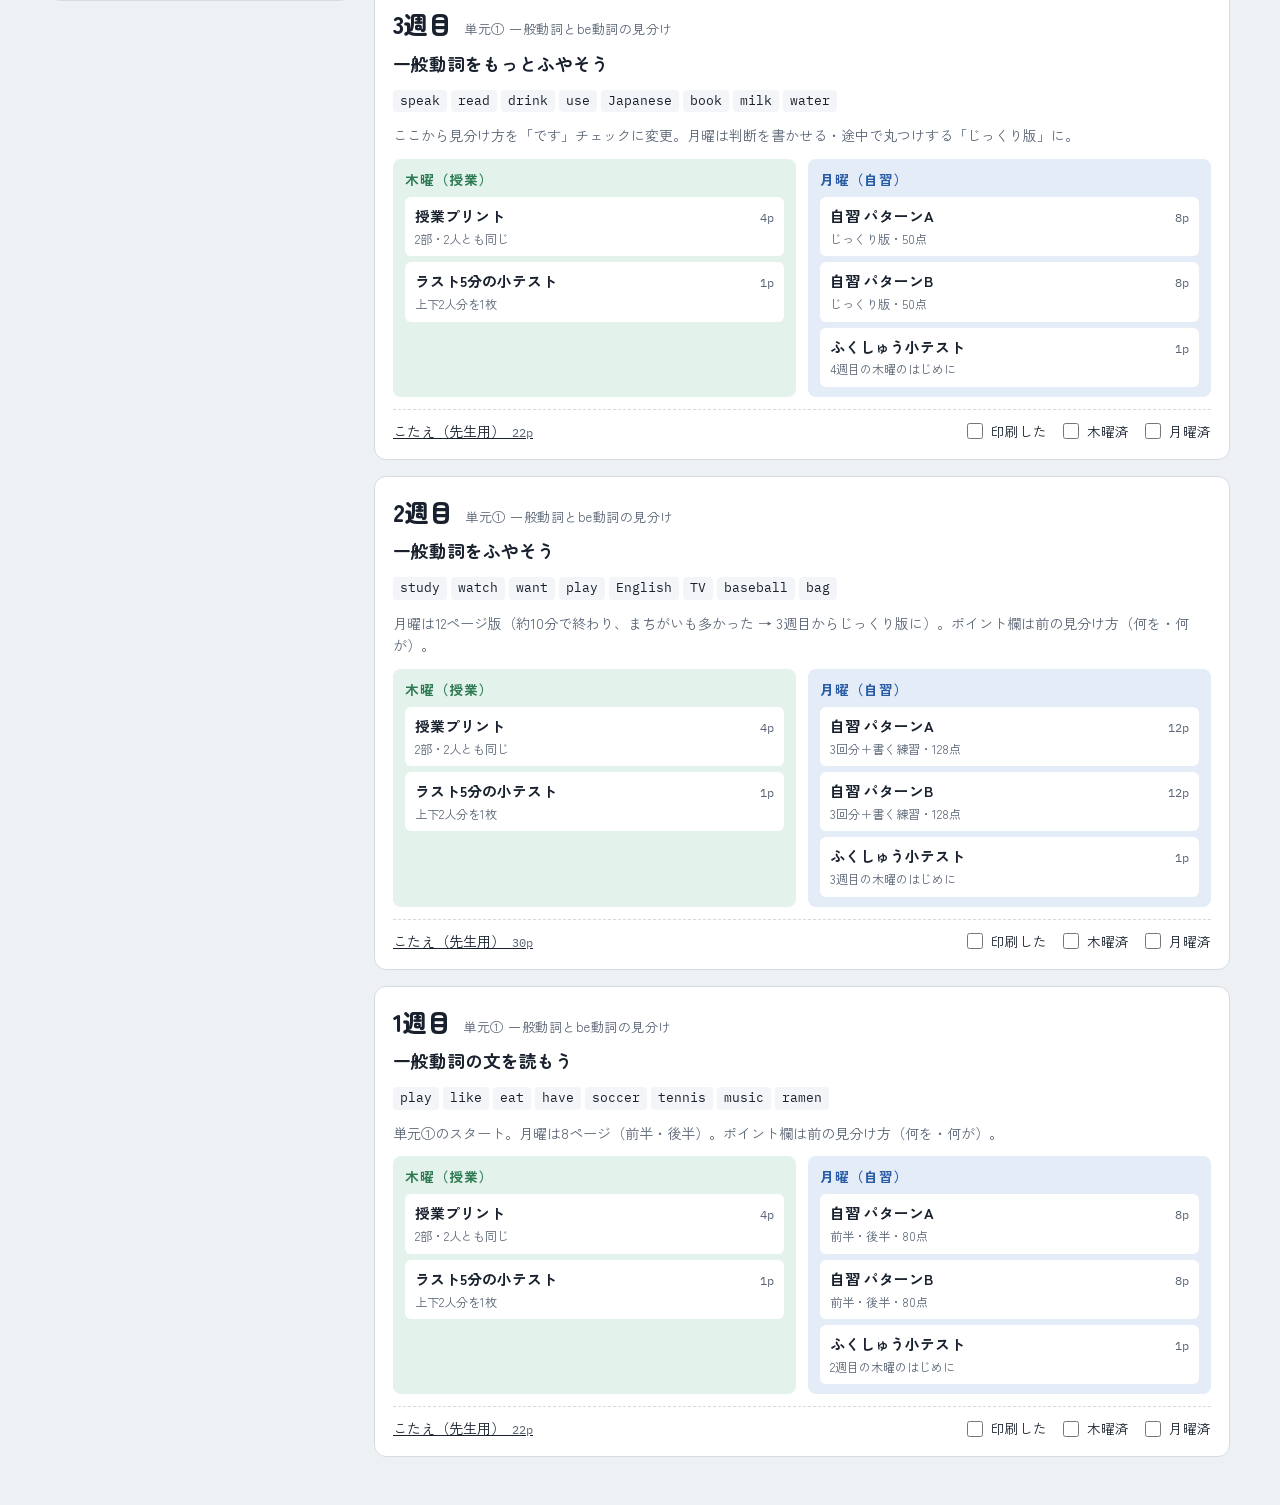
==== commit 61ff4143: "新しく入った子：n01 の宿題（金〜水6日分・自学ノート半ページ・本人が丸つけ）" ====
--- a/index.html
+++ b/index.html
@@ -176,6 +176,7 @@
 // 新しく入った子の教材（2人とは別）。[問題, 名前, ページ, 説明, こたえ]
 const NEW = [
   ["n01_hitei_gimon.pdf","① be動詞・一般動詞の否定文と疑問文",6,"見分け → be動詞 → do/does → どっち？ → まちがい直し","n01_hitei_gimon_answers.pdf"],
+  ["n01_homework.pdf","① の宿題（金〜水の6日分）",3,"自学ノートに1日半ページ・こたえは本人に渡して毎日丸つけ","n01_homework_answers.pdf"],
 ];
 const OLD = [
   ["card_v2.pdf","手順カード（①②・「です」チェック）",1],
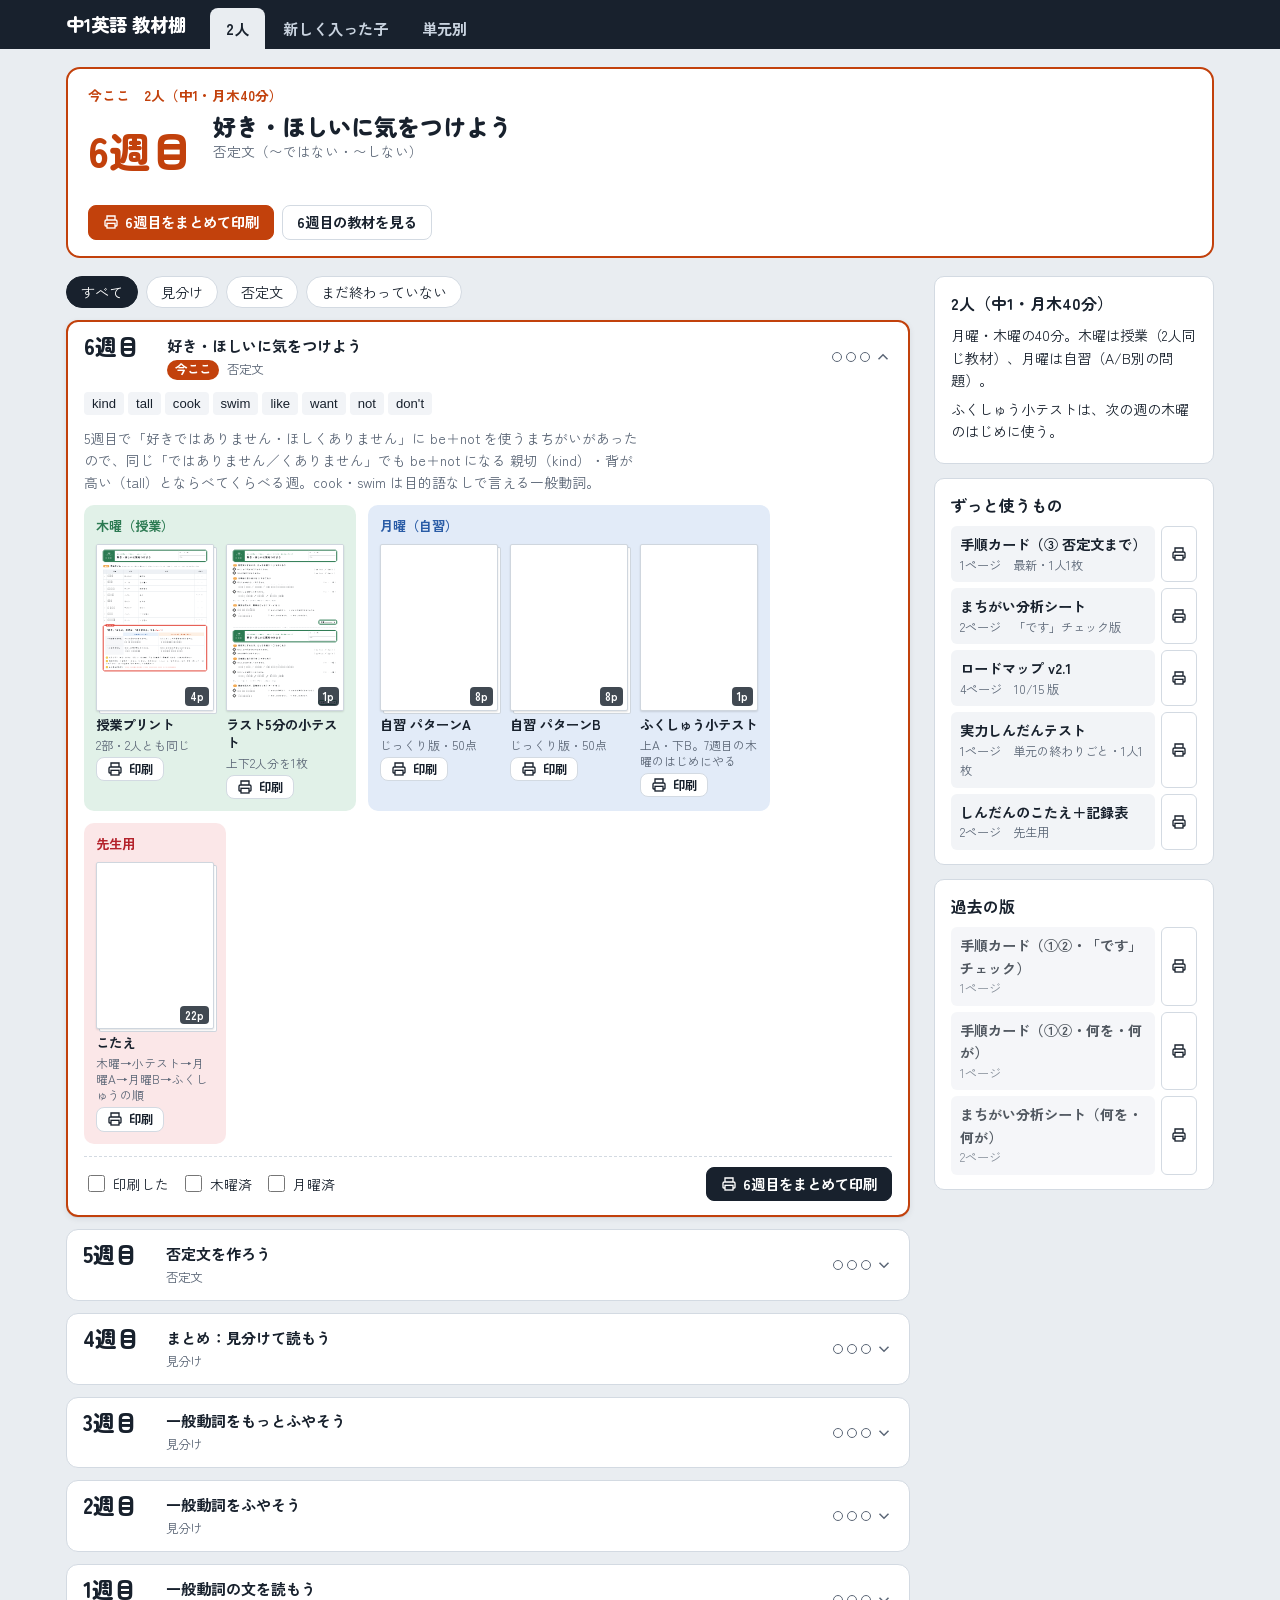
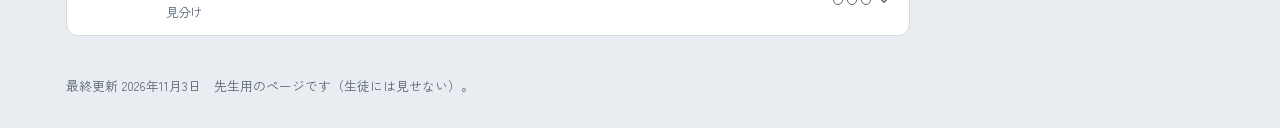
==== commit 74992934: "サイトを作り直し：2人／新しく入った子／単元別の3画面、ページ内で見る・印刷、まとめて印刷 - 教材の一覧を data/futari.json・hitori.json・common.json に分けた" ====
--- a/index.html
+++ b/index.html
@@ -8,231 +8,68 @@
 <meta name="apple-mobile-web-app-title" content="英語教材棚">
 <title>中1英語 教材棚</title>
 <link rel="preconnect" href="https://fonts.googleapis.com">
-<link rel="stylesheet" href="https://fonts.googleapis.com/css2?family=Zen+Kaku+Gothic+New:wght@400;500;700&family=Zen+Maru+Gothic:wght@700;900&family=IBM+Plex+Mono:wght@500&display=swap">
-
-
-<style>
-/* Layout: 時系列の「週の棚」。左に今の位置と共通教材、右に週ごとの箱を新しい順に積む */
-:root{
-  --bg:#eef1f4; --surface:#ffffff; --line:#d5dbe3; --ink:#18212d; --muted:#5a6575;
-  --thu:#2c7a52; --thu-soft:#e3f2ea; --mon:#2a5ca6; --mon-soft:#e4ecf8;
-  --key:#c2410c; --key-soft:#fdeee4; --chip:#f3f5f8; --done:#2c7a52;
-  --f-disp:"Zen Maru Gothic","Hiragino Maru Gothic ProN","Yu Gothic",sans-serif;
-  --f-body:"Zen Kaku Gothic New","Hiragino Sans","Yu Gothic","Meiryo",sans-serif;
-  --f-mono:"IBM Plex Mono",ui-monospace,Menlo,monospace;
-}
-@media (prefers-color-scheme: dark){:root:not([data-theme="light"]){
-  --bg:#12171e; --surface:#1a212b; --line:#2e3846; --ink:#e7ecf2; --muted:#9aa6b5;
-  --thu:#5cc28f; --thu-soft:#173326; --mon:#7aa7ec; --mon-soft:#1a2a44;
-  --key:#f59e6b; --key-soft:#3a2418; --chip:#222b37; --done:#5cc28f; color-scheme:dark}}
-:root[data-theme="dark"]{
-  --bg:#12171e; --surface:#1a212b; --line:#2e3846; --ink:#e7ecf2; --muted:#9aa6b5;
-  --thu:#5cc28f; --thu-soft:#173326; --mon:#7aa7ec; --mon-soft:#1a2a44;
-  --key:#f59e6b; --key-soft:#3a2418; --chip:#222b37; --done:#5cc28f; color-scheme:dark}
-*{box-sizing:border-box}
-html{-webkit-text-size-adjust:100%}
-body{margin:0}
-body{background:var(--bg);color:var(--ink);font-family:var(--f-body);font-size:15px;line-height:1.6;
-  padding-left:max(16px,env(safe-area-inset-left,0px));padding-right:max(16px,env(safe-area-inset-right,0px));padding-block:20px 48px}
-.wrap{max-width:1180px;margin:0 auto;display:grid;grid-template-columns:300px 1fr;gap:24px;align-items:start}
-@media (max-width:900px){.wrap{grid-template-columns:1fr}}
-h1{font-family:var(--f-disp);font-weight:900;font-size:1.75rem;margin:0;line-height:1.2;text-wrap:balance}
-h2{font-family:var(--f-disp);font-size:1.05rem;margin:0 0 8px;letter-spacing:.02em}
-.side{display:grid;gap:16px;position:sticky;top:calc(env(safe-area-inset-top,0px) + 12px)}
-@media (max-width:900px){.side{position:static}}
-.panel{background:var(--surface);border:1px solid var(--line);border-radius:10px;padding:14px 16px}
-.now{border:2px solid var(--key);background:var(--key-soft)}
-.now .big{font-family:var(--f-disp);font-weight:900;font-size:1.35rem;line-height:1.3}
-.muted{color:var(--muted);font-size:.85rem}
-.lst{list-style:none;margin:0;padding:0;display:grid;gap:6px}
-.lst a{display:flex;justify-content:space-between;gap:8px;align-items:baseline;color:var(--ink);text-decoration:none;padding:6px 8px;border-radius:6px;background:var(--chip)}
-.lst a:hover,.lst a:focus-visible{outline:2px solid var(--mon);outline-offset:0}
-.lst .old a{opacity:.72}
-.lst a.ansl{margin-top:4px;background:transparent;border:1px dashed var(--line);font-size:.85rem}
-.pg{font-family:var(--f-mono);font-size:.78rem;color:var(--muted);white-space:nowrap;font-variant-numeric:tabular-nums}
-.filters{display:flex;flex-wrap:wrap;gap:8px;margin:12px 0 4px}
-.filters button{font:inherit;font-size:.9rem;border:1px solid var(--line);background:var(--surface);color:var(--ink);padding:5px 14px;border-radius:999px;cursor:pointer}
-.filters button[aria-pressed="true"]{background:var(--ink);color:var(--surface);border-color:var(--ink)}
-.filters button:focus-visible{outline:2px solid var(--mon);outline-offset:2px}
-.weeks{display:grid;gap:16px;margin-top:12px}
-.week{background:var(--surface);border:1px solid var(--line);border-radius:12px;padding:16px 18px;display:grid;gap:12px;min-width:0}
-.week.cur{border:2px solid var(--key)}
-.whead{display:flex;flex-wrap:wrap;gap:6px 12px;align-items:baseline}
-.wno{font-family:var(--f-disp);font-weight:900;font-size:1.5rem;font-variant-numeric:tabular-nums}
-.wunit{font-size:.82rem;color:var(--muted);letter-spacing:.04em}
-.wtitle{font-family:var(--f-disp);font-weight:700;font-size:1.1rem;flex-basis:100%}
-.tag{font-size:.75rem;padding:1px 8px;border-radius:999px;background:var(--key);color:var(--surface);font-weight:700}
-.words{display:flex;flex-wrap:wrap;gap:4px}
-.words span{font-family:var(--f-mono);font-size:.8rem;background:var(--chip);border-radius:4px;padding:1px 7px}
-.note{font-size:.88rem;color:var(--muted);margin:0}
-.cols{display:grid;grid-template-columns:1fr 1fr;gap:12px}
-@media (max-width:620px){.cols{grid-template-columns:1fr}}
-.day{border-radius:8px;padding:10px 12px;display:grid;gap:6px;min-width:0;align-content:start}
-.day.thu{background:var(--thu-soft)} .day.mon{background:var(--mon-soft)}
-.day h3{margin:0;font-size:.85rem;letter-spacing:.06em}
-.day.thu h3{color:var(--thu)} .day.mon h3{color:var(--mon)}
-.f{display:grid;grid-template-columns:1fr auto;gap:2px 8px;align-items:baseline;text-decoration:none;color:var(--ink);background:var(--surface);border-radius:6px;padding:6px 9px;border:1px solid transparent}
-.f:hover,.f:focus-visible{border-color:currentColor;outline:none}
-.f .nm{font-weight:700;font-size:.92rem}
-.f .hint{grid-column:1/-1;font-size:.76rem;color:var(--muted)}
-.foot{display:flex;flex-wrap:wrap;gap:10px 16px;align-items:center;border-top:1px dashed var(--line);padding-top:10px}
-.foot a.ans{font-size:.88rem;color:var(--ink)}
-.chk{display:flex;flex-wrap:wrap;gap:12px;margin-left:auto}
-.chk label{display:flex;gap:5px;align-items:center;font-size:.85rem;cursor:pointer}
-.chk input{accent-color:var(--done);width:16px;height:16px}
-.print td,.print th{border-bottom:1px solid var(--line);padding:4px 2px;font-size:.85rem;text-align:left}
-.print{width:100%;border-collapse:collapse}
-.print td:last-child{text-align:right;font-variant-numeric:tabular-nums;white-space:nowrap}
-@media (prefers-reduced-motion:no-preference){.f,.lst a{transition:border-color .15s}}
-</style>
+<link rel="stylesheet" href="https://fonts.googleapis.com/css2?family=Zen+Kaku+Gothic+New:wght@400;500;700&family=Zen+Maru+Gothic:wght@700;900&display=swap">
+<link rel="stylesheet" href="assets/app.css">
 </head>
 <body>
-<div class="wrap">
-  <aside class="side">
-    <div>
-      <h1>中1英語 教材棚</h1>
-      <p class="muted" style="margin:4px 0 0">2人用・月木40分　最終更新 2026年11月2日</p>
+<header class="top">
+  <div class="top-in">
+    <a class="brand" href="#futari">中1英語 教材棚</a>
+    <nav class="tabs" aria-label="画面の切りかえ">
+      <a href="#futari" data-tab="futari">2人</a>
+      <a href="#hitori" data-tab="hitori">新しく入った子</a>
+      <a href="#tangen" data-tab="tangen">単元別</a>
+    </nav>
+  </div>
+</header>
+
+<main id="app" class="wrap" aria-live="polite"><p class="muted">読みこみ中…</p></main>
+
+<footer class="foot wrap"><span id="updated"></span>　先生用のページです（生徒には見せない）。</footer>
+
+<!-- ページ内ビューア -->
+<dialog id="viewer" aria-labelledby="v-title">
+  <div class="v-bar">
+    <div class="v-name"><b id="v-title"></b><span id="v-pages" class="muted"></span></div>
+    <div class="v-btns">
+      <button type="button" class="btn primary" id="v-print">印刷</button>
+      <a class="btn" id="v-open" target="_blank" rel="noopener">別のタブで開く</a>
+      <button type="button" class="btn icon" id="v-close" aria-label="閉じる">✕</button>
     </div>
-    <div class="panel now" id="now"></div>
-    <div class="panel">
-      <h2>新しく入った子（中1・1人）</h2>
-      <p class="muted" style="margin:0 0 8px">木曜40分・週1回＋毎日の宿題。2人とは別の進度（3人称・does も使う）。</p>
-      <ul class="lst" id="newkid"></ul>
+  </div>
+  <div class="v-body" id="v-body"></div>
+</dialog>
+
+<!-- まとめて印刷 -->
+<dialog id="setprint" aria-labelledby="sp-title">
+  <form method="dialog" class="sp">
+    <h2 id="sp-title"></h2>
+    <p class="muted" id="sp-sub">印刷するものと部数をえらんでください。</p>
+    <ul class="sp-list" id="sp-list"></ul>
+    <div class="sp-foot">
+      <span id="sp-total"></span>
+      <button type="button" class="btn" value="cancel" id="sp-cancel">やめる</button>
+      <button type="button" class="btn primary" id="sp-go">印刷する</button>
     </div>
-    <div class="panel">
-      <h2>ずっと使うもの</h2>
-      <ul class="lst" id="common"></ul>
+  </form>
+</dialog>
+
+<!-- 印刷の準備中 -->
+<dialog id="progress" aria-labelledby="pg-title">
+  <div class="pg">
+    <b id="pg-title">印刷の準備をしています</b>
+    <div class="bar"><span id="pg-bar"></span></div>
+    <p class="muted" id="pg-text"></p>
+    <div class="pg-btns" id="pg-btns" hidden>
+      <button type="button" class="btn primary" id="pg-again">もう一度印刷画面を出す</button>
+      <button type="button" class="btn" id="pg-close">閉じる</button>
     </div>
-    <div class="panel">
-      <h2>1週間の印刷の目安</h2>
-      <table class="print">
-        <tr><td>木曜 授業プリント</td><td>2部</td></tr>
-        <tr><td>木曜 小テスト（上下2人分）</td><td>1枚</td></tr>
-        <tr><td>月曜 自習 A・B</td><td>各1部</td></tr>
-        <tr><td>月曜のふくしゅう小テスト</td><td>1枚</td></tr>
-        <tr><td>こたえ（先生用）</td><td>1部</td></tr>
-      </table>
-      <p class="muted" style="margin:8px 0 0">ふくしゅう小テストは、次の週の木曜のはじめに使う。</p>
-    </div>
-    <div class="panel">
-      <h2>過去の版</h2>
-      <ul class="lst" id="old"></ul>
-    </div>
-  </aside>
+  </div>
+</dialog>
 
-  <main style="min-width:0">
-    <div class="filters" role="group" aria-label="単元でしぼる">
-      <button type="button" id="f-all" data-f="all" aria-pressed="true">すべて</button>
-      <button type="button" id="f-u1" data-f="1" aria-pressed="false">単元① 見分け</button>
-      <button type="button" id="f-u2" data-f="2" aria-pressed="false">単元② 否定文</button>
-      <button type="button" id="f-todo" data-f="todo" aria-pressed="false">まだ終わっていない週</button>
-    </div>
-    <div class="weeks" id="weeks"></div>
-  </main>
-</div>
+<div id="print-root" aria-hidden="true"></div>
 
-<script>
-const U = {1:"単元① 一般動詞とbe動詞の見分け", 2:"単元② 否定文（〜ではない・〜しない）"};
-const P = f => "pdf/" + f;
-const W = [
-  {n:6, u:2, cur:true, title:"好き・ほしいに気をつけよう", words:["kind","tall","cook","swim","like","want","not","don't"],
-   note:"5週目で「好きではありません・ほしくありません」に be＋not を使うまちがいがあったので、同じ「ではありません／くありません」でも be＋not になる 親切（kind）・背が高い（tall）とならべてくらべる週。cook・swim は目的語なしで言える一般動詞。",
-   thu:[["w6_1_Thu_lesson.pdf","授業プリント",4,"2部・2人とも同じ"],["w6_2_Thu_quiz.pdf","ラスト5分の小テスト",1,"上下2人分を1枚"]],
-   mon:[["w6_3_Mon_selfstudy_A.pdf","自習 パターンA",8,"じっくり版・50点"],["w6_4_Mon_selfstudy_B.pdf","自習 パターンB",8,"じっくり版・50点"],["w6_5_Mon_review_quiz_AB.pdf","ふくしゅう小テスト",1,"7週目の木曜のはじめに"]],
-   ans:"w6_6_answers.pdf", ansp:22},
-  {n:5, u:2, title:"否定文を作ろう", words:["not","don't","play","like","drink","speak","want","study"],
-   note:"否定文の見分け方：最後が「〜ません」→ don't／「好きではありません・ほしくありません」→ don't／それ以外の「ありません」→ be動詞＋not。手順カードを③の版に差し替え。",
-   thu:[["w5_1_Thu_lesson.pdf","授業プリント",4,"2部・2人とも同じ"],["w5_2_Thu_quiz.pdf","ラスト5分の小テスト",1,"上下2人分を1枚"]],
-   mon:[["w5_3_Mon_selfstudy_A.pdf","自習 パターンA",8,"じっくり版・50点"],["w5_4_Mon_selfstudy_B.pdf","自習 パターンB",8,"じっくり版・50点"],["w5_5_Mon_review_quiz_AB.pdf","ふくしゅう小テスト",1,"6週目の木曜のはじめに"]],
-   ans:"w5_6_answers.pdf", ansp:22},
-  {n:4, u:1, title:"まとめ：見分けて読もう", words:["know","make","clean","curry","room","play","study","want"],
-   note:"単元①のまとめ。ラスト10分は確認テスト（2人とも8点以上で単元②へ）。実力しんだんテストもこの週。",
-   thu:[["w4_1_Thu_lesson.pdf","授業プリント",4,"判断を書く練習・はじめの1分つき"],["w4_2_Thu_kakunin_test.pdf","単元①の確認テスト",2,"1人1枚・10問・10分"],["w4_7_jitsuryoku_shindan.pdf","実力しんだんテスト",1,"1人1枚・15分・25点"]],
-   mon:[["w4_3_Mon_selfstudy_A.pdf","自習 パターンA",8,"じっくり版・50点"],["w4_4_Mon_selfstudy_B.pdf","自習 パターンB",8,"じっくり版・50点"],["w4_5_Mon_review_quiz_AB.pdf","ふくしゅう小テスト",1,"5週目の木曜のはじめに"]],
-   ans:"w4_6_answers.pdf", ansp:22, extra:["w4_8_shindan_answers_record.pdf","しんだんのこたえ＋記録表",2]},
-  {n:3, u:1, title:"一般動詞をもっとふやそう", words:["speak","read","drink","use","Japanese","book","milk","water"],
-   note:"ここから見分け方を「です」チェックに変更。月曜は判断を書かせる・途中で丸つけする「じっくり版」に。",
-   thu:[["w3_1_Thu_lesson.pdf","授業プリント",4,"2部・2人とも同じ"],["w3_2_Thu_quiz.pdf","ラスト5分の小テスト",1,"上下2人分を1枚"]],
-   mon:[["w3_3_Mon_selfstudy_A.pdf","自習 パターンA",8,"じっくり版・50点"],["w3_4_Mon_selfstudy_B.pdf","自習 パターンB",8,"じっくり版・50点"],["w3_5_Mon_review_quiz_AB.pdf","ふくしゅう小テスト",1,"4週目の木曜のはじめに"]],
-   ans:"w3_6_answers.pdf", ansp:22},
-  {n:2, u:1, title:"一般動詞をふやそう", words:["study","watch","want","play","English","TV","baseball","bag"],
-   note:"月曜は12ページ版（約10分で終わり、まちがいも多かった → 3週目からじっくり版に）。ポイント欄は前の見分け方（何を・何が）。",
-   thu:[["w2_1_Thu_lesson.pdf","授業プリント",4,"2部・2人とも同じ"],["w2_2_Thu_quiz.pdf","ラスト5分の小テスト",1,"上下2人分を1枚"]],
-   mon:[["w2_3_Mon_selfstudy_A.pdf","自習 パターンA",12,"3回分＋書く練習・128点"],["w2_4_Mon_selfstudy_B.pdf","自習 パターンB",12,"3回分＋書く練習・128点"],["w2_5_Mon_review_quiz_AB.pdf","ふくしゅう小テスト",1,"3週目の木曜のはじめに"]],
-   ans:"w2_6_answers.pdf", ansp:30},
-  {n:1, u:1, title:"一般動詞の文を読もう", words:["play","like","eat","have","soccer","tennis","music","ramen"],
-   note:"単元①のスタート。月曜は8ページ（前半・後半）。ポイント欄は前の見分け方（何を・何が）。",
-   thu:[["w1_1_Thu_lesson.pdf","授業プリント",4,"2部・2人とも同じ"],["w1_2_Thu_quiz.pdf","ラスト5分の小テスト",1,"上下2人分を1枚"]],
-   mon:[["w1_3_Mon_selfstudy_A.pdf","自習 パターンA",8,"前半・後半・80点"],["w1_4_Mon_selfstudy_B.pdf","自習 パターンB",8,"前半・後半・80点"],["w1_5_Mon_review_quiz_AB.pdf","ふくしゅう小テスト",1,"2週目の木曜のはじめに"]],
-   ans:"w1_6_answers.pdf", ansp:22},
-];
-const COMMON = [
-  ["roadmap_v2.1.pdf","ロードマップ v2.1",4,"10/15 版"],
-  ["card_v3.pdf","手順カード（③ 否定文まで）",1,"最新・1人1枚"],
-  ["miss_bunseki_v2.pdf","まちがい分析シート",2,"「です」チェック版"],
-  ["w4_7_jitsuryoku_shindan.pdf","実力しんだんテスト",1,"単元の終わりごと"],
-  ["w4_8_shindan_answers_record.pdf","しんだんのこたえ＋記録表",2,"先生用"],
-];
-// 新しく入った子の教材（2人とは別）。[問題, 名前, ページ, 説明, こたえ]
-const NEW = [
-  ["n01_hitei_gimon.pdf","① be動詞・一般動詞の否定文と疑問文",6,"見分け → be動詞 → do/does → どっち？ → まちがい直し","n01_hitei_gimon_answers.pdf"],
-  ["n01_homework.pdf","① の宿題（金〜水の6日分）",3,"自学ノートに1日半ページ・こたえは本人に渡して毎日丸つけ","n01_homework_answers.pdf"],
-];
-const OLD = [
-  ["card_v2.pdf","手順カード（①②・「です」チェック）",1],
-  ["card_v1.pdf","手順カード（①②・何を・何が）",1],
-  ["miss_bunseki_v1.pdf","まちがい分析シート（何を・何が）",2],
-];
-const esc = s => String(s).replace(/[&<>"]/g, c => ({"&":"&amp;","<":"&lt;",">":"&gt;",'"':"&quot;"}[c]));
-const li = ([f,name,pg,sub]) => `<li><a href="${P(f)}" target="_blank" rel="noopener"><span>${esc(name)}${sub?`<br><span class="muted">${esc(sub)}</span>`:""}</span><span class="pg">${pg}p</span></a></li>`;
-document.getElementById("common").innerHTML = COMMON.map(li).join("");
-document.getElementById("newkid").innerHTML = NEW.map(([f,name,pg,sub,ans]) => li([f,name,pg,sub]).replace("</li>",
-  ans ? `<a class="ansl" href="${P(ans)}" target="_blank" rel="noopener"><span>こたえ</span><span class="pg">${pg}p</span></a></li>` : "</li>")).join("");
-document.getElementById("old").innerHTML = OLD.map(x => li(x).replace("<li>",'<li class="old">')).join("");
-
-let state = {};
-try { state = JSON.parse(localStorage.getItem("eigo-shelf") || "{}") || {}; } catch(e) { state = {}; }
-const save = () => { try { localStorage.setItem("eigo-shelf", JSON.stringify(state)); } catch(e) {} };
-const CHECKS = [["print","印刷した"],["thu","木曜済"],["mon","月曜済"]];
-const done = w => CHECKS.every(([k]) => state[w.n+"-"+k]);
-
-const fileLink = ([f,name,pg,hint]) => `<a class="f" href="${P(f)}" target="_blank" rel="noopener"><span class="nm">${esc(name)}</span><span class="pg">${pg}p</span><span class="hint">${esc(hint)}</span></a>`;
-function render(filter){
-  const box = document.getElementById("weeks");
-  box.innerHTML = W.filter(w => filter==="all" || (filter==="todo" ? !done(w) : String(w.u)===filter)).map(w => `
-    <article class="week${w.cur?" cur":""}" id="w${w.n}">
-      <div class="whead"><span class="wno">${w.n}週目</span><span class="wunit">${esc(U[w.u])}</span>${w.cur?'<span class="tag">今ここ</span>':""}
-        <span class="wtitle">${esc(w.title)}</span></div>
-      <div class="words" aria-label="単語">${w.words.map(x=>`<span>${esc(x)}</span>`).join("")}</div>
-      <p class="note">${esc(w.note)}</p>
-      <div class="cols">
-        <div class="day thu"><h3>木曜（授業）</h3>${w.thu.map(fileLink).join("")}</div>
-        <div class="day mon"><h3>月曜（自習）</h3>${w.mon.map(fileLink).join("")}</div>
-      </div>
-      <div class="foot">
-        <a class="ans" href="${P(w.ans)}" target="_blank" rel="noopener">こたえ（先生用）<span class="pg"> ${w.ansp}p</span></a>
-        ${w.extra?`<a class="ans" href="${P(w.extra[0])}" target="_blank" rel="noopener">${esc(w.extra[1])}<span class="pg"> ${w.extra[2]}p</span></a>`:""}
-        <div class="chk">${CHECKS.map(([k,l])=>`<label><input type="checkbox" id="c${w.n}-${k}" data-k="${w.n}-${k}" ${state[w.n+"-"+k]?"checked":""}>${l}</label>`).join("")}</div>
-      </div>
-    </article>`).join("") || '<p class="muted">この条件の週はありません。</p>';
-}
-const cur = W.find(w => w.cur);
-document.getElementById("now").innerHTML = `<div class="muted">今の位置</div><div class="big">${cur.n}週目　${esc(cur.title)}</div><div class="muted">${esc(U[cur.u])}</div><a href="#w${cur.n}" style="color:var(--key);font-weight:700;font-size:.9rem">この週の教材へ</a>`;
-
-let filter = "all";
-try { filter = localStorage.getItem("eigo-filter") || "all"; } catch(e) {}
-const setFilter = f => {
-  filter = f; document.querySelectorAll(".filters button").forEach(b => b.setAttribute("aria-pressed", String(b.dataset.f===f)));
-  try { localStorage.setItem("eigo-filter", f); } catch(e) {}
-  render(f);
-};
-document.querySelector(".filters").addEventListener("click", e => { const b = e.target.closest("button"); if (b) setFilter(b.dataset.f); });
-document.getElementById("weeks").addEventListener("change", e => {
-  const k = e.target.dataset.k; if (!k) return; state[k] = e.target.checked; save();
-  if (filter==="todo") render(filter);
-});
-setFilter(filter);
-</script>
-
+<script src="lib/pdfjs/pdf.min.js"></script>
+<script src="assets/app.js"></script>
 </body>
 </html>
--- a/assets/app.css
+++ b/assets/app.css
@@ -0,0 +1,223 @@
+/* 中1英語 教材棚
+   方針：プリントそのもの（A4 の1ページ目）を棚に並べて見せる。
+   色の意味：木曜＝緑／月曜＝青／宿題＝こはく色／先生用（こたえ）＝赤ペン色／今ここ＝だいだい */
+:root{
+  --desk:#e9edf1; --paper:#ffffff; --line:#d3dae2; --ink:#18212d; --muted:#5b6676;
+  --thu:#2c7a52; --thu-soft:#e1f1e8;
+  --mon:#2a5ca6; --mon-soft:#e2ebf8;
+  --hw:#a35d0b;  --hw-soft:#fbefdc;
+  --red:#b4232c; --red-soft:#fbe7e8;
+  --key:#c2410c; --key-soft:#fdebdf;
+  --chip:#f2f4f7; --shadow:0 1px 0 rgba(24,33,45,.06), 0 2px 6px rgba(24,33,45,.08);
+  --f-disp:"Zen Maru Gothic","Hiragino Maru Gothic ProN","Yu Gothic",sans-serif;
+  --f-body:"Zen Kaku Gothic New","Hiragino Sans","Yu Gothic","Meiryo",sans-serif;
+  color-scheme:light;
+}
+@media (prefers-color-scheme: dark){:root:not([data-theme="light"]){
+  --desk:#11161d; --paper:#1a212b; --line:#2d3746; --ink:#e7ecf2; --muted:#9aa6b5;
+  --thu:#5cc28f; --thu-soft:#16302a; --mon:#7aa7ec; --mon-soft:#1a2a44;
+  --hw:#e3a457; --hw-soft:#33260f; --red:#f07d84; --red-soft:#3a1c20;
+  --key:#f59e6b; --key-soft:#3a2418; --chip:#222b37; --shadow:0 1px 0 rgba(0,0,0,.3);
+  color-scheme:dark}}
+:root[data-theme="dark"]{
+  --desk:#11161d; --paper:#1a212b; --line:#2d3746; --ink:#e7ecf2; --muted:#9aa6b5;
+  --thu:#5cc28f; --thu-soft:#16302a; --mon:#7aa7ec; --mon-soft:#1a2a44;
+  --hw:#e3a457; --hw-soft:#33260f; --red:#f07d84; --red-soft:#3a1c20;
+  --key:#f59e6b; --key-soft:#3a2418; --chip:#222b37; --shadow:0 1px 0 rgba(0,0,0,.3);
+  color-scheme:dark}
+
+*{box-sizing:border-box}
+html{-webkit-text-size-adjust:100%}
+body{margin:0;background:var(--desk);color:var(--ink);font-family:var(--f-body);font-size:15px;line-height:1.6}
+.wrap{max-width:1180px;margin:0 auto;padding-left:max(16px,env(safe-area-inset-left,0px));padding-right:max(16px,env(safe-area-inset-right,0px))}
+.muted{color:var(--muted);font-size:.85rem}
+a{color:inherit}
+:focus-visible{outline:2px solid var(--mon);outline-offset:2px}
+button{font:inherit;color:inherit}
+
+/* ヘッダーとタブ */
+.top{position:sticky;top:0;z-index:5;background:var(--ink);color:#fff;padding-top:env(safe-area-inset-top,0px)}
+.top-in{max-width:1180px;margin:0 auto;display:flex;flex-wrap:wrap;align-items:center;gap:6px 24px;
+  padding:8px max(16px,env(safe-area-inset-right,0px)) 0 max(16px,env(safe-area-inset-left,0px))}
+.brand{font-family:var(--f-disp);font-weight:900;font-size:1.15rem;text-decoration:none;color:#fff;padding-bottom:8px}
+.tabs{display:flex;gap:2px;align-self:flex-end;overflow-x:auto;max-width:100%}
+.tabs a{display:block;padding:8px 16px 9px;text-decoration:none;color:#c9d3df;font-weight:700;font-size:.95rem;
+  border-radius:8px 8px 0 0;white-space:nowrap}
+.tabs a:hover{color:#fff}
+.tabs a[aria-current="page"]{background:var(--desk);color:var(--ink)}
+@media (prefers-color-scheme: dark){:root:not([data-theme="light"]) .top{background:#05080c}}
+
+/* 全体の配置 */
+main{padding-top:18px;padding-bottom:40px}
+.layout{display:grid;grid-template-columns:minmax(0,1fr) 280px;gap:24px;align-items:start}
+@media (max-width:960px){.layout{grid-template-columns:1fr}}
+.side{display:grid;gap:14px}
+.panel{background:var(--paper);border:1px solid var(--line);border-radius:10px;padding:14px 16px}
+.panel h2{font-family:var(--f-disp);font-size:1rem;margin:0 0 8px}
+.panel p{margin:0 0 6px;font-size:.88rem}
+
+/* 今ここ */
+.now{display:grid;grid-template-columns:auto minmax(0,1fr);gap:4px 20px;align-items:center;
+  background:var(--paper);border:2px solid var(--key);border-radius:14px;padding:16px 20px;margin-bottom:18px}
+.now .lab{grid-column:1/-1;color:var(--key);font-weight:700;font-size:.85rem}
+.now .no{font-family:var(--f-disp);font-weight:900;font-size:2.6rem;line-height:1;color:var(--key)}
+.now h1{font-family:var(--f-disp);font-weight:900;font-size:1.45rem;line-height:1.3;margin:0;text-wrap:balance}
+.now .unit{color:var(--muted);font-size:.85rem}
+.now .acts{grid-column:1/-1;display:flex;flex-wrap:wrap;gap:8px;margin-top:10px}
+@media (max-width:560px){.now{grid-template-columns:1fr;padding:14px 16px}.now .no{font-size:2rem}.now .acts{margin-top:6px}}
+
+/* ボタン */
+.btn{display:inline-flex;align-items:center;gap:6px;border:1px solid var(--line);background:var(--paper);color:var(--ink);
+  border-radius:8px;padding:7px 14px;font-weight:700;font-size:.9rem;cursor:pointer;text-decoration:none;line-height:1.3}
+.btn:hover{border-color:var(--ink)}
+.btn.primary{background:var(--ink);border-color:var(--ink);color:var(--paper)}
+.btn.key{background:var(--key);border-color:var(--key);color:#fff}
+.btn.icon{padding:7px 10px}
+.btn svg{width:16px;height:16px;flex:none}
+
+/* しぼりこみ */
+.filters{display:flex;flex-wrap:wrap;gap:8px;margin:0 0 12px}
+.filters button{border:1px solid var(--line);background:var(--paper);padding:4px 14px;border-radius:999px;cursor:pointer;font-size:.88rem}
+.filters button[aria-pressed="true"]{background:var(--ink);color:var(--paper);border-color:var(--ink)}
+
+/* 週（セット）のカード */
+.sets{display:grid;gap:12px}
+.set{background:var(--paper);border:1px solid var(--line);border-radius:12px;min-width:0}
+.set[open]{box-shadow:var(--shadow)}
+.set.cur{border:2px solid var(--key)}
+.set > summary{list-style:none;cursor:pointer;display:grid;grid-template-columns:auto minmax(0,1fr) auto;gap:2px 14px;align-items:center;padding:12px 16px}
+.set > summary::-webkit-details-marker{display:none}
+.set .sno{font-family:var(--f-disp);font-weight:900;font-size:1.35rem;line-height:1.1;min-width:3.2em}
+.set .stitle{font-weight:700;line-height:1.35}
+.set .smeta{grid-column:2;display:flex;flex-wrap:wrap;gap:4px 8px;font-size:.78rem;color:var(--muted)}
+.set .smeta .tag{background:var(--key);color:#fff;border-radius:999px;padding:0 8px;font-weight:700}
+.set .smeta .who{border:1px solid var(--line);border-radius:999px;padding:0 8px}
+.prog{grid-row:1/3;grid-column:3;display:flex;gap:4px;align-items:center}
+.prog i{width:10px;height:10px;border-radius:50%;border:1.5px solid var(--muted)}
+.prog i.on{background:var(--thu);border-color:var(--thu)}
+.chev{width:18px;height:18px;color:var(--muted);transition:transform .15s}
+.set[open] .chev{transform:rotate(180deg)}
+@media (prefers-reduced-motion:reduce){.chev{transition:none}}
+.sbody{padding:0 16px 14px;display:grid;gap:12px}
+.words{display:flex;flex-wrap:wrap;gap:4px}
+.words span{font-size:.82rem;background:var(--chip);border-radius:4px;padding:1px 8px;font-family:"Liberation Sans",Arial,sans-serif}
+.note{font-size:.86rem;color:var(--muted);margin:0;max-width:70ch}
+
+/* 曜日ごとのまとまり */
+.groups{display:flex;flex-wrap:wrap;gap:12px}
+.group{border-radius:10px;padding:10px 12px 12px;background:var(--chip);min-width:0}
+.group h3{margin:0 0 8px;font-size:.82rem;font-weight:700}
+.group.thu{background:var(--thu-soft)} .group.thu h3{color:var(--thu)}
+.group.mon{background:var(--mon-soft)} .group.mon h3{color:var(--mon)}
+.group.hw{background:var(--hw-soft)}  .group.hw h3{color:var(--hw)}
+.group.teacher{background:var(--red-soft)} .group.teacher h3{color:var(--red)}
+.tiles{display:flex;flex-wrap:wrap;gap:12px}
+
+/* プリント1枚（タイル） */
+.tile{width:118px;display:grid;gap:4px;align-content:start}
+.tile .open{all:unset;cursor:pointer;display:grid;gap:4px;border-radius:4px}
+.tile .open:focus-visible{outline:2px solid var(--mon);outline-offset:3px}
+.thumb{position:relative;display:block;width:118px;aspect-ratio:210/297;background:#fff;border:1px solid #cfd6de;border-radius:2px;
+  box-shadow:0 1px 2px rgba(0,0,0,.12);overflow:hidden}
+.thumb.stack{box-shadow:0 1px 2px rgba(0,0,0,.12),3px 3px 0 -1px #fff,3px 3px 0 0 #cfd6de}
+.thumb canvas,.thumb img{width:100%;height:100%;display:block}
+.thumb .pg{position:absolute;right:4px;bottom:4px;background:rgba(24,33,45,.82);color:#fff;font-size:.72rem;font-weight:700;border-radius:4px;padding:0 5px}
+.tile .open:hover .thumb{border-color:var(--ink)}
+.tile .t{font-weight:700;font-size:.84rem;line-height:1.35}
+.tile .n{font-size:.74rem;color:var(--muted);line-height:1.35}
+.tile .pr{justify-self:start;padding:3px 10px;font-size:.78rem}
+@media (max-width:480px){
+  .tiles{gap:8px}
+  .tile,.thumb{width:86px}
+  .group{flex:1 1 100%;padding:10px}
+  .sbody{padding:0 12px 12px}
+  .set > summary{padding:12px}
+  .tile .pr{padding:3px 8px}
+}
+
+.sfoot{display:flex;flex-wrap:wrap;align-items:center;gap:10px 16px;border-top:1px dashed var(--line);padding-top:10px}
+.chk{display:flex;flex-wrap:wrap;gap:12px}
+.chk label{display:flex;gap:5px;align-items:center;font-size:.86rem;cursor:pointer}
+.chk input{accent-color:var(--thu);width:17px;height:17px}
+.sfoot .btn{margin-left:auto}
+
+/* サイドの一覧 */
+.rows{list-style:none;margin:0;padding:0;display:grid;gap:6px}
+.rows li{display:flex;gap:6px;align-items:stretch}
+.rows .r{flex:1;min-width:0;text-align:left;border:1px solid transparent;background:var(--chip);border-radius:6px;padding:6px 8px;cursor:pointer;display:grid;gap:0}
+.rows .r:hover{border-color:var(--ink)}
+.rows .r b{font-size:.88rem;font-weight:700}
+.rows .r small{color:var(--muted);font-size:.76rem}
+.rows .p{border:1px solid var(--line);background:var(--paper);border-radius:6px;padding:0 9px;cursor:pointer;display:flex;align-items:center}
+.rows .p svg{width:16px;height:16px}
+.rows.old .r{opacity:.75}
+
+/* 単元別 */
+.unav{display:flex;flex-wrap:wrap;gap:8px;margin-bottom:16px}
+.unav a{background:var(--paper);border:1px solid var(--line);border-radius:999px;padding:4px 14px;text-decoration:none;font-size:.9rem;font-weight:700}
+.unit{margin-bottom:28px;scroll-margin-top:70px}
+.unit > h2{font-family:var(--f-disp);font-weight:900;font-size:1.3rem;margin:0 0 10px;display:flex;gap:10px;align-items:baseline;flex-wrap:wrap}
+.unit > h2 small{font-family:var(--f-body);font-weight:500;font-size:.85rem;color:var(--muted)}
+.ucols{display:grid;grid-template-columns:1fr 1fr;gap:16px}
+@media (max-width:860px){.ucols{grid-template-columns:1fr}}
+.ucol h3{font-size:.95rem;margin:0 0 8px}
+.empty{background:transparent;border:1px dashed var(--line);border-radius:10px;padding:12px 14px;color:var(--muted);font-size:.86rem;margin:0}
+
+.foot{color:var(--muted);font-size:.8rem;padding-top:0;padding-bottom:32px}
+
+/* ダイアログ共通 */
+dialog{border:none;border-radius:14px;padding:0;background:var(--paper);color:var(--ink);box-shadow:0 20px 60px rgba(0,0,0,.35)}
+dialog::backdrop{background:rgba(10,14,20,.55)}
+
+/* ビューア */
+#viewer{width:min(940px,100vw);height:min(100vh,100dvh);max-height:none;max-width:none;margin:0 auto;border-radius:0;display:none;flex-direction:column}
+#viewer[open]{display:flex}
+@media (min-width:960px){#viewer{height:calc(100dvh - 32px);margin:16px auto;border-radius:14px}}
+.v-bar{display:flex;flex-wrap:wrap;gap:8px 12px;align-items:center;justify-content:space-between;padding:10px 14px;border-bottom:1px solid var(--line);
+  padding-top:max(10px,env(safe-area-inset-top,0px))}
+.v-name{display:flex;gap:10px;align-items:baseline;flex-wrap:wrap;min-width:0}
+.v-btns{display:flex;gap:8px}
+.v-body{flex:1;overflow:auto;background:var(--desk);padding:16px;display:grid;gap:16px;justify-items:center;align-content:start}
+.v-page{width:min(820px,100%);aspect-ratio:210/297;background:#fff;box-shadow:0 1px 3px rgba(0,0,0,.25);position:relative}
+.v-page canvas{width:100%;height:100%;display:block}
+.v-page .num{position:absolute;left:-2px;top:-2px;transform:translate(-100%,0);font-size:.75rem;color:var(--muted)}
+.v-err{color:var(--red);font-weight:700}
+
+/* まとめて印刷 */
+#setprint{width:min(560px,calc(100vw - 24px))}
+.sp{padding:18px 20px;display:grid;gap:10px}
+.sp h2{font-family:var(--f-disp);font-size:1.15rem;margin:0}
+.sp p{margin:0}
+.sp-list{list-style:none;margin:0;padding:0;display:grid;gap:4px;max-height:55vh;overflow:auto}
+.sp-list li{display:grid;grid-template-columns:auto minmax(0,1fr) auto;gap:10px;align-items:center;padding:6px 8px;border-radius:8px;background:var(--chip)}
+.sp-list li.g{background:none;padding:6px 0 0;font-size:.8rem;font-weight:700;display:block}
+.sp-list li.g.thu{color:var(--thu)} .sp-list li.g.mon{color:var(--mon)} .sp-list li.g.hw{color:var(--hw)} .sp-list li.g.teacher{color:var(--red)}
+.sp-list input[type=checkbox]{width:18px;height:18px;accent-color:var(--ink)}
+.sp-list .nm{font-weight:700;font-size:.9rem}
+.sp-list .nm small{display:block;font-weight:400;color:var(--muted);font-size:.76rem}
+.step{display:flex;align-items:center;border:1px solid var(--line);border-radius:8px;overflow:hidden;background:var(--paper)}
+.step button{border:none;background:none;width:30px;height:30px;cursor:pointer;font-size:1.05rem}
+.step span{min-width:2.6em;text-align:center;font-weight:700;font-size:.9rem}
+.sp-foot{display:flex;flex-wrap:wrap;gap:8px;align-items:center;border-top:1px solid var(--line);padding-top:12px}
+.sp-foot span{margin-right:auto;font-weight:700}
+
+/* 準備中 */
+#progress{width:min(420px,calc(100vw - 24px))}
+.pg{padding:20px;display:grid;gap:10px}
+.bar{height:8px;border-radius:99px;background:var(--chip);overflow:hidden}
+.bar span{display:block;height:100%;width:0;background:var(--thu)}
+.pg p{margin:0}
+.pg-btns{display:flex;gap:8px;flex-wrap:wrap}
+
+/* 印刷 */
+#print-root{display:none}
+@page{size:A4 portrait;margin:0}
+@media print{
+  html,body{background:#fff !important;margin:0}
+  body > *:not(#print-root){display:none !important}
+  #print-root{display:block}
+  #print-root .sheet{width:210mm;height:296.5mm;display:flex;align-items:center;justify-content:center;overflow:hidden;
+    break-after:page;page-break-after:always}
+  #print-root .sheet:last-child{break-after:auto;page-break-after:auto}
+  #print-root img{width:100%;height:100%;object-fit:contain;display:block}
+}
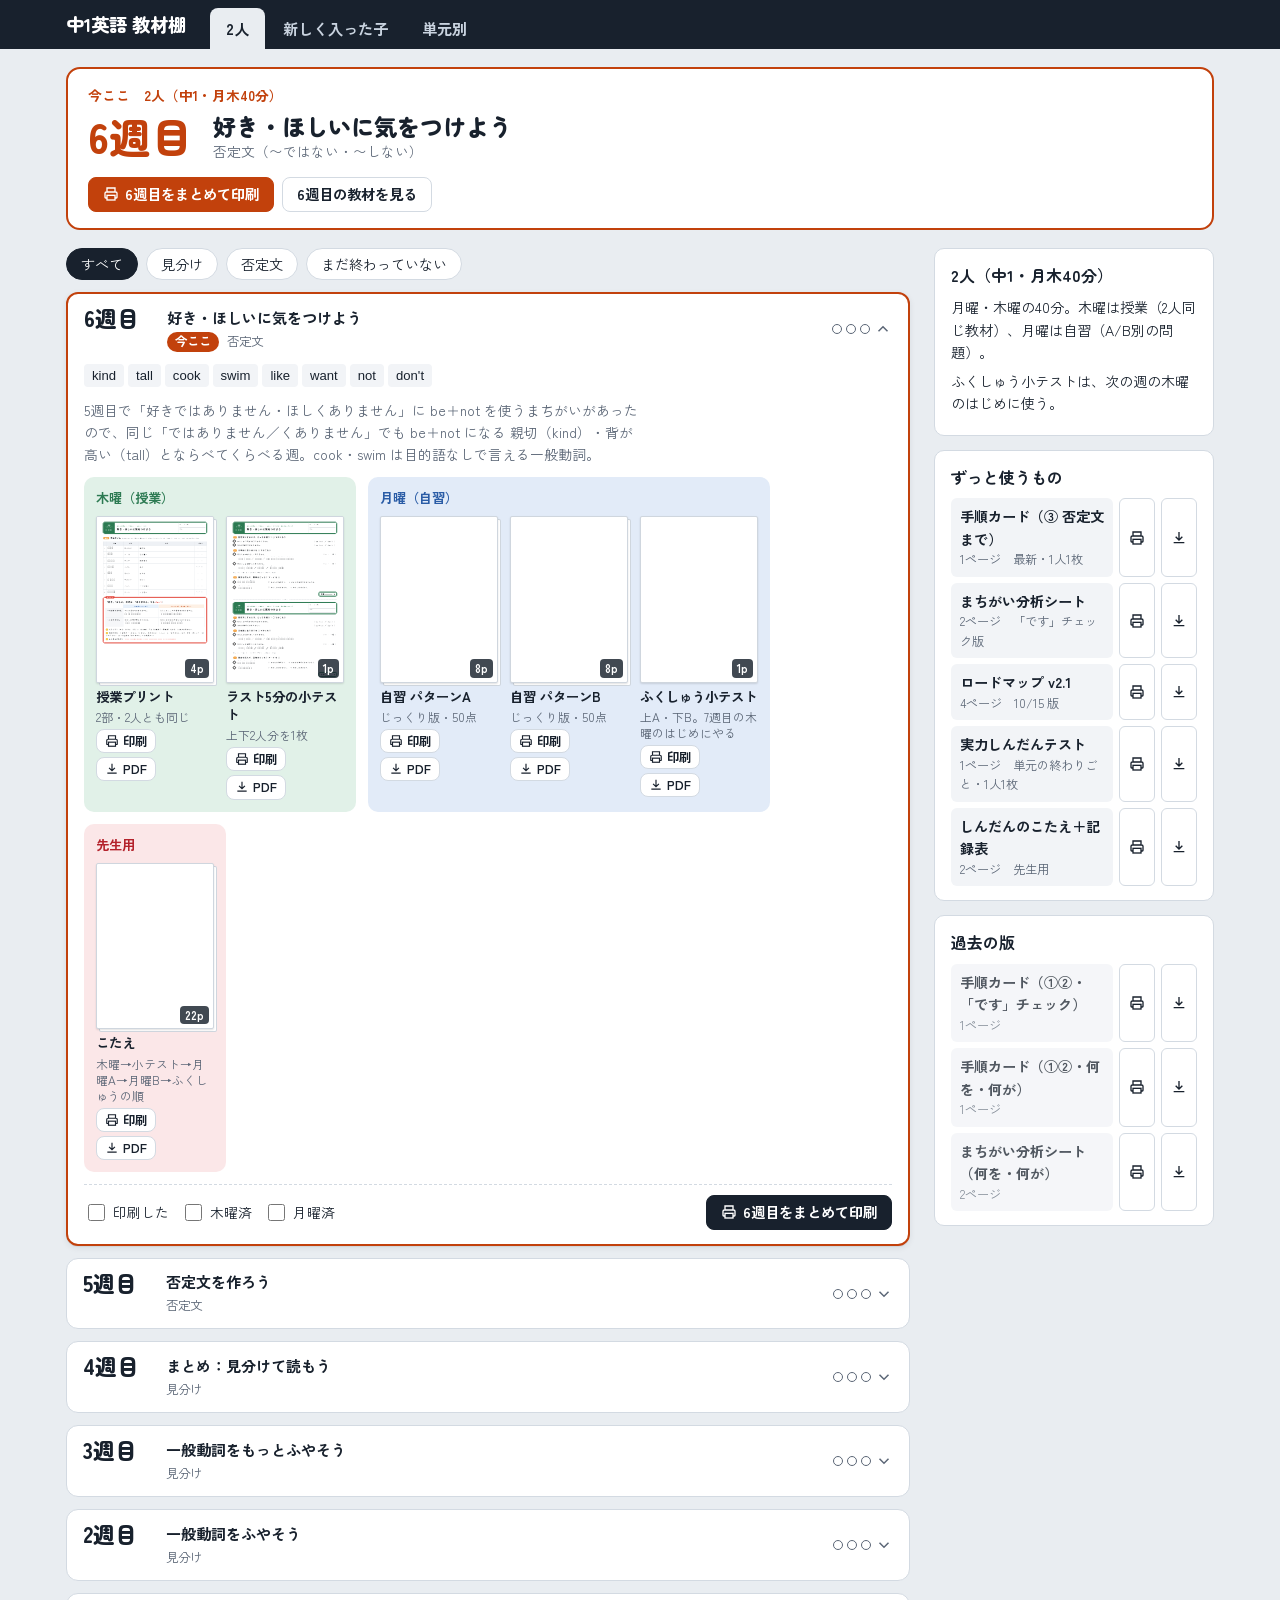
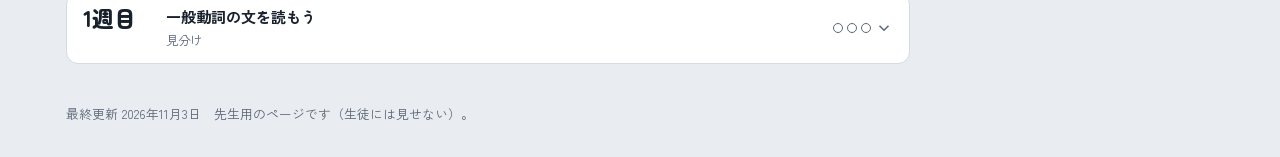
==== commit cd8b1622: "各プリントにPDFダウンロードボタンを追加（タイル・サイドの一覧・ビューア） Co-Authored-By: Claude Opus 5.5 <noreply@anthropic.com> Claud" ====
--- a/index.html
+++ b/index.html
@@ -33,6 +33,7 @@
     <div class="v-name"><b id="v-title"></b><span id="v-pages" class="muted"></span></div>
     <div class="v-btns">
       <button type="button" class="btn primary" id="v-print">印刷</button>
+      <a class="btn" id="v-dl" title="PDFをダウンロード"><svg viewBox="0 0 24 24" fill="none" stroke="currentColor" stroke-width="2" aria-hidden="true"><path d="M12 3v12M7 10l5 5 5-5M4 19h16"/></svg>ダウンロード</a>
       <a class="btn" id="v-open" target="_blank" rel="noopener">別のタブで開く</a>
       <button type="button" class="btn icon" id="v-close" aria-label="閉じる">✕</button>
     </div>
--- a/assets/app.css
+++ b/assets/app.css
@@ -62,7 +62,7 @@
 .now .lab{grid-column:1/-1;color:var(--key);font-weight:700;font-size:.85rem}
 .now .no{font-family:var(--f-disp);font-weight:900;font-size:2.6rem;line-height:1;color:var(--key)}
 .now h1{font-family:var(--f-disp);font-weight:900;font-size:1.45rem;line-height:1.3;margin:0;text-wrap:balance}
-.now .unit{color:var(--muted);font-size:.85rem}
+.now .nu{color:var(--muted);font-size:.85rem}
 .now .acts{grid-column:1/-1;display:flex;flex-wrap:wrap;gap:8px;margin-top:10px}
 @media (max-width:560px){.now{grid-template-columns:1fr;padding:14px 16px}.now .no{font-size:2rem}.now .acts{margin-top:6px}}
 
@@ -125,14 +125,17 @@
 .tile .open:hover .thumb{border-color:var(--ink)}
 .tile .t{font-weight:700;font-size:.84rem;line-height:1.35}
 .tile .n{font-size:.74rem;color:var(--muted);line-height:1.35}
-.tile .pr{justify-self:start;padding:3px 10px;font-size:.78rem}
+.tacts{display:flex;gap:4px;flex-wrap:wrap}
+.tile .pr,.tile .dl{padding:3px 8px;font-size:.78rem;gap:4px;text-decoration:none}
+.tile .dl svg,.tile .pr svg{width:14px;height:14px}
 @media (max-width:480px){
   .tiles{gap:8px}
   .tile,.thumb{width:86px}
   .group{flex:1 1 100%;padding:10px}
   .sbody{padding:0 12px 12px}
   .set > summary{padding:12px}
-  .tile .pr{padding:3px 8px}
+  .tile .pr,.tile .dl{padding:3px 5px;font-size:.72rem;gap:2px}
+  .tile .pr svg{display:none}
 }
 
 .sfoot{display:flex;flex-wrap:wrap;align-items:center;gap:10px 16px;border-top:1px dashed var(--line);padding-top:10px}
@@ -149,6 +152,8 @@
 .rows .r b{font-size:.88rem;font-weight:700}
 .rows .r small{color:var(--muted);font-size:.76rem}
 .rows .p{border:1px solid var(--line);background:var(--paper);border-radius:6px;padding:0 9px;cursor:pointer;display:flex;align-items:center}
+.rows .p{color:var(--ink);text-decoration:none}
+.rows .p:hover{border-color:var(--ink)}
 .rows .p svg{width:16px;height:16px}
 .rows.old .r{opacity:.75}
 
@@ -176,7 +181,9 @@
 .v-bar{display:flex;flex-wrap:wrap;gap:8px 12px;align-items:center;justify-content:space-between;padding:10px 14px;border-bottom:1px solid var(--line);
   padding-top:max(10px,env(safe-area-inset-top,0px))}
 .v-name{display:flex;gap:10px;align-items:baseline;flex-wrap:wrap;min-width:0}
-.v-btns{display:flex;gap:8px}
+.v-btns{display:flex;flex-wrap:wrap;gap:8px}
+.v-btns a.btn{text-decoration:none}
+@media (max-width:480px){#v-open{display:none}}
 .v-body{flex:1;overflow:auto;background:var(--desk);padding:16px;display:grid;gap:16px;justify-items:center;align-content:start}
 .v-page{width:min(820px,100%);aspect-ratio:210/297;background:#fff;box-shadow:0 1px 3px rgba(0,0,0,.25);position:relative}
 .v-page canvas{width:100%;height:100%;display:block}
